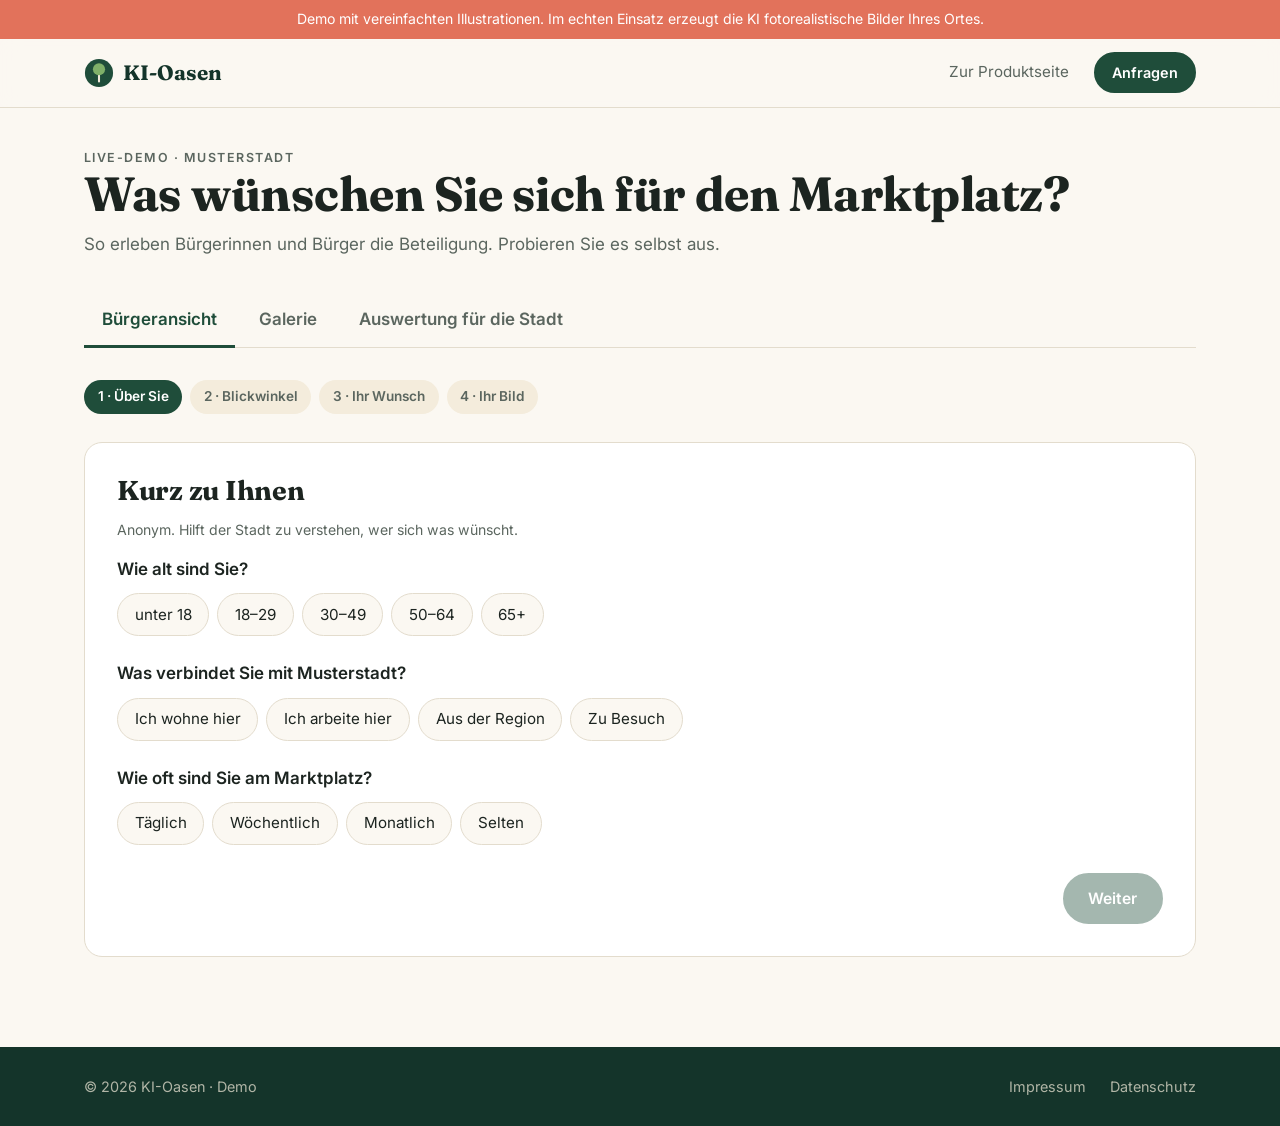
==== demo.html @ be816d36 "Interaktive Demo, Buttons auf Demo umgestellt, vorerst ohne eigene Domain Co-Authored-By: Claude Opu" ====
<!doctype html>
<html lang="de">
<head>
<meta charset="utf-8">
<meta name="viewport" content="width=device-width, initial-scale=1">
<title>KI-Oasen Demo – Musterstadt</title>
<meta name="description" content="Interaktive Demo der KI-Oasen-Bürgerbeteiligung: Perspektive wählen, Wunsch eingeben, Zukunftsbild sehen.">
<link rel="icon" href="favicon.svg" type="image/svg+xml">
<link rel="preconnect" href="https://fonts.googleapis.com">
<link rel="preconnect" href="https://fonts.gstatic.com" crossorigin>
<link href="https://fonts.googleapis.com/css2?family=Fraunces:opsz,wght@9..144,500;9..144,700&family=Inter:wght@400;500;600&display=swap" rel="stylesheet">
<link rel="stylesheet" href="style.css">
<style>
  .demo-bar { background: var(--accent); color: #fff; font-size: .88rem; text-align: center; padding: 8px 16px; }
  .demo-head { padding: 40px 0 8px; }
  .demo-head h1 { font-size: clamp(2rem, 4.5vw, 3rem); margin-bottom: .2em; }
  .demo-head p { color: var(--muted); margin: 0; }
  .tabs { display: flex; gap: 6px; margin: 28px 0 0; border-bottom: 1px solid var(--line); }
  .tab { background: none; border: 0; font: inherit; font-weight: 600; color: var(--muted); padding: 12px 18px; cursor: pointer; border-bottom: 3px solid transparent; margin-bottom: -1px; }
  .tab[aria-selected="true"] { color: var(--green); border-bottom-color: var(--green); }
  .panel { padding: 32px 0 90px; }
  .panel[hidden] { display: none; }

  .steps { display: flex; gap: 8px; margin-bottom: 28px; flex-wrap: wrap; }
  .steps span { font-size: .85rem; font-weight: 600; padding: .45em 1em; border-radius: 999px; background: var(--sand); color: var(--muted); }
  .steps span.active { background: var(--green); color: #fff; }
  .steps span.done { background: var(--sand-2); color: var(--green); }

  .box { background: #fff; border: 1px solid var(--line); border-radius: var(--radius); padding: 32px; }
  .box h2 { font-size: 1.7rem; max-width: none; }
  .q { margin-bottom: 24px; }
  .q > p { font-weight: 600; margin-bottom: .6em; }
  .choices { display: flex; flex-wrap: wrap; gap: 8px; }
  .choice { font: inherit; font-size: .95rem; background: var(--paper); border: 1.5px solid var(--line); border-radius: 999px; padding: .55em 1.1em; cursor: pointer; color: var(--ink); }
  .choice:hover { border-color: var(--leaf); }
  .choice[aria-pressed="true"] { background: var(--green); color: #fff; border-color: var(--green); }
  .actions { display: flex; justify-content: space-between; gap: 12px; margin-top: 28px; flex-wrap: wrap; }
  .btn[disabled] { opacity: .4; pointer-events: none; }
  button.btn { cursor: pointer; font-family: inherit; }

  .persp { display: grid; grid-template-columns: repeat(3, 1fr); gap: 16px; }
  .persp button { border: 3px solid transparent; border-radius: 14px; padding: 0; overflow: hidden; cursor: pointer; background: none; text-align: left; font: inherit; }
  .persp button[aria-pressed="true"] { border-color: var(--green); }
  .persp button svg { width: 100%; height: auto; }
  .persp button span { display: block; padding: 10px 12px; font-weight: 600; font-size: .92rem; background: var(--paper); }

  textarea { width: 100%; min-height: 120px; font: inherit; font-size: 1.05rem; padding: 16px; border: 1.5px solid var(--line); border-radius: 14px; resize: vertical; background: var(--paper); }
  textarea:focus { outline: none; border-color: var(--green); }
  .hint { font-size: .88rem; color: var(--muted); margin-top: 14px; }
  .suggest { display: flex; flex-wrap: wrap; gap: 6px; margin-top: 8px; }
  .suggest button { font: inherit; font-size: .85rem; border: 1px dashed var(--leaf); background: none; color: var(--green); border-radius: 999px; padding: .3em .8em; cursor: pointer; }

  .loading { text-align: center; padding: 60px 20px; }
  .spinner { width: 64px; height: 64px; margin: 0 auto 24px; border-radius: 50%; border: 5px solid var(--sand); border-top-color: var(--green); animation: spin 1s linear infinite; }
  @keyframes spin { to { transform: rotate(360deg); } }
  .progress { height: 8px; background: var(--sand); border-radius: 99px; overflow: hidden; max-width: 380px; margin: 18px auto 0; }
  .progress div { height: 100%; width: 0; background: var(--leaf); transition: width .3s; }
  .loading-msg { color: var(--muted); min-height: 1.6em; }

  .result-grid { display: grid; grid-template-columns: 1.5fr 1fr; gap: 28px; align-items: start; }
  .feat-list { display: flex; flex-wrap: wrap; gap: 6px; margin: 10px 0 18px; }
  .feat-list span { background: var(--sand); color: var(--green-deep); font-size: .85rem; font-weight: 600; padding: .3em .8em; border-radius: 999px; }
  .wish-quote { font-family: var(--serif); font-size: 1.2rem; line-height: 1.4; margin: 0 0 1rem; }

  .gallery { display: grid; grid-template-columns: repeat(auto-fill, minmax(220px, 1fr)); gap: 16px; margin-top: 20px; }
  .g-item { background: #fff; border: 1px solid var(--line); border-radius: 14px; overflow: hidden; }
  .g-item svg { width: 100%; height: auto; }
  .g-item p { margin: 0; padding: 12px 14px; font-size: .9rem; color: var(--muted); }
  .g-item.mine { border: 2px solid var(--accent); }
  .g-item small { display: block; font-size: .75rem; color: var(--accent); font-weight: 600; margin-bottom: 2px; }

  .kpis { display: grid; grid-template-columns: repeat(4, 1fr); gap: 16px; margin-bottom: 24px; }
  .kpi { background: #fff; border: 1px solid var(--line); border-radius: 14px; padding: 20px; }
  .kpi strong { display: block; font-family: var(--serif); font-size: 2rem; color: var(--green); line-height: 1.1; }
  .kpi span { font-size: .85rem; color: var(--muted); }
  .dash { display: grid; grid-template-columns: 1fr 1fr; gap: 16px; }
  .dash .box { padding: 24px; }
  .dash h3 { font-size: 1.1rem; font-weight: 700; margin-bottom: 1em; }
  .bar { display: grid; grid-template-columns: 130px 1fr 48px; gap: 10px; align-items: center; font-size: .9rem; margin-bottom: 8px; }
  .bar-track { height: 14px; background: var(--sand); border-radius: 99px; overflow: hidden; }
  .bar-fill { height: 100%; background: var(--green); border-radius: 99px; }
  .bar b { text-align: right; font-weight: 600; color: var(--muted); }
  .words { display: flex; flex-wrap: wrap; gap: 8px 14px; align-items: baseline; }
  .words span { font-family: var(--serif); color: var(--green); }

  @media (max-width: 860px) {
    .result-grid, .dash { grid-template-columns: 1fr; }
    .kpis { grid-template-columns: 1fr 1fr; }
  }
  @media (max-width: 640px) {
    .box { padding: 20px; }
    .persp { grid-template-columns: 1fr; }
    .bar { grid-template-columns: 100px 1fr 40px; }
  }
</style>
</head>
<body>

<div class="demo-bar">Demo mit vereinfachten Illustrationen. Im echten Einsatz erzeugt die KI fotorealistische Bilder Ihres Ortes.</div>

<header class="nav">
  <div class="wrap nav-inner">
    <a href="./" class="logo" aria-label="KI-Oasen Startseite">
      <svg viewBox="0 0 32 32" aria-hidden="true"><circle cx="16" cy="16" r="15" fill="var(--green)"/><path d="M16 25v-9" stroke="var(--sand)" stroke-width="2.2" stroke-linecap="round"/><circle cx="16" cy="12" r="6.5" fill="var(--leaf)"/></svg>
      KI-Oasen
    </a>
    <nav class="nav-links"><a href="./">Zur Produktseite</a><a href="./#kontakt" class="btn btn-small">Anfragen</a></nav>
  </div>
</header>

<main class="wrap">
  <div class="demo-head">
    <p class="eyebrow">Live-Demo · Musterstadt</p>
    <h1>Was wünschen Sie sich für den Marktplatz?</h1>
    <p>So erleben Bürgerinnen und Bürger die Beteiligung. Probieren Sie es selbst aus.</p>
  </div>

  <div class="tabs" role="tablist">
    <button class="tab" role="tab" aria-selected="true" data-tab="mitmachen">Bürgeransicht</button>
    <button class="tab" role="tab" aria-selected="false" data-tab="galerie">Galerie</button>
    <button class="tab" role="tab" aria-selected="false" data-tab="auswertung">Auswertung für die Stadt</button>
  </div>

  <!-- MITMACHEN -->
  <section class="panel" id="p-mitmachen" role="tabpanel">
    <div class="steps" id="steps">
      <span data-s="1">1 · Über Sie</span><span data-s="2">2 · Blickwinkel</span><span data-s="3">3 · Ihr Wunsch</span><span data-s="4">4 · Ihr Bild</span>
    </div>

    <!-- Schritt 1 -->
    <div class="box step" data-step="1">
      <h2>Kurz zu Ihnen</h2>
      <p class="hint" style="margin-top:0">Anonym. Hilft der Stadt zu verstehen, wer sich was wünscht.</p>
      <div class="q"><p>Wie alt sind Sie?</p><div class="choices" data-q="alter">
        <button class="choice">unter 18</button><button class="choice">18–29</button><button class="choice">30–49</button><button class="choice">50–64</button><button class="choice">65+</button></div></div>
      <div class="q"><p>Was verbindet Sie mit Musterstadt?</p><div class="choices" data-q="bezug">
        <button class="choice">Ich wohne hier</button><button class="choice">Ich arbeite hier</button><button class="choice">Aus der Region</button><button class="choice">Zu Besuch</button></div></div>
      <div class="q"><p>Wie oft sind Sie am Marktplatz?</p><div class="choices" data-q="haeufigkeit">
        <button class="choice">Täglich</button><button class="choice">Wöchentlich</button><button class="choice">Monatlich</button><button class="choice">Selten</button></div></div>
      <div class="actions"><span></span><button class="btn" id="to2" disabled>Weiter</button></div>
    </div>

    <!-- Schritt 2 -->
    <div class="box step" data-step="2" hidden>
      <h2>Welcher Blickwinkel passt zu Ihrer Idee?</h2>
      <div class="persp" id="persp"></div>
      <div class="actions"><button class="btn btn-ghost" data-back="1">Zurück</button><button class="btn" id="to3" disabled>Weiter</button></div>
    </div>

    <!-- Schritt 3 -->
    <div class="box step" data-step="3" hidden>
      <h2>Was soll sich ändern?</h2>
      <label for="wish" class="hint" style="display:block;margin:0 0 10px">Ein paar Stichpunkte genügen.</label>
      <textarea id="wish" maxlength="300" placeholder="z. B. mehr Bäume und Schatten, ein Brunnen für Kinder, Bänke zum Sitzen …"></textarea>
      <p class="hint">Ideen zum Antippen:</p>
      <div class="suggest" id="suggest"></div>
      <div class="actions"><button class="btn btn-ghost" data-back="2">Zurück</button><button class="btn" id="generate" disabled>Bild erzeugen ✨</button></div>
    </div>

    <!-- Schritt 4: Laden -->
    <div class="box step" data-step="load" hidden>
      <div class="loading">
        <div class="spinner"></div>
        <h2 style="font-size:1.4rem">Die KI zeichnet Ihren Marktplatz</h2>
        <p class="loading-msg" id="loadmsg">Wunsch wird gelesen …</p>
        <div class="progress"><div id="bar"></div></div>
      </div>
    </div>

    <!-- Schritt 4: Ergebnis -->
    <div class="box step" data-step="4" hidden>
      <div class="result-grid">
        <figure class="compare" style="margin:0">
          <div class="compare-stage" id="resultStage" style="--pos:50%"></div>
        </figure>
        <div>
          <p class="eyebrow">Ihr Zukunftsbild</p>
          <p class="wish-quote" id="resultWish"></p>
          <p class="hint" style="margin:0">Erkannt:</p>
          <div class="feat-list" id="resultFeats"></div>
          <p class="hint">Schieben Sie den Regler, um heute und morgen zu vergleichen.</p>
          <div class="actions" style="justify-content:flex-start">
            <button class="btn" id="submit">Einreichen</button>
            <button class="btn btn-ghost" data-back="3">Wunsch anpassen</button>
          </div>
        </div>
      </div>
    </div>

    <!-- Danke -->
    <div class="box step" data-step="done" hidden style="text-align:center;padding:56px 24px">
      <h2>Danke! Ihr Wunsch ist eingegangen.</h2>
      <p class="hint" style="font-size:1rem">Er erscheint nach kurzer Prüfung in der Galerie und fließt in die Auswertung ein.</p>
      <div class="actions" style="justify-content:center">
        <button class="btn" data-goto="galerie">Galerie ansehen</button>
        <button class="btn btn-ghost" id="again">Noch eine Idee</button>
      </div>
    </div>
  </section>

  <!-- GALERIE -->
  <section class="panel" id="p-galerie" role="tabpanel" hidden>
    <h2 style="font-size:1.8rem">Was andere sich wünschen</h2>
    <p class="hint" style="margin:0">Alle Beiträge sind anonym.</p>
    <div class="gallery" id="gallery"></div>
  </section>

  <!-- AUSWERTUNG -->
  <section class="panel" id="p-auswertung" role="tabpanel" hidden>
    <h2 style="font-size:1.8rem">Auswertung Marktplatz Musterstadt</h2>
    <p class="hint" style="margin:0 0 24px">So sieht die Verwaltung die Ergebnisse. Beispieldaten plus Ihre Beiträge aus dieser Demo.</p>
    <div class="kpis" id="kpis"></div>
    <div class="dash">
      <div class="box"><h3>Häufigste Themen</h3><div id="themes"></div></div>
      <div class="box"><h3>Teilnehmende nach Alter</h3><div id="ages"></div></div>
      <div class="box"><h3>Bezug zum Ort</h3><div id="bezug"></div></div>
      <div class="box"><h3>Häufige Begriffe</h3><div class="words" id="words"></div></div>
    </div>
  </section>
</main>

<footer class="footer">
  <div class="wrap footer-inner">
    <span>© 2026 KI-Oasen · Demo</span>
    <nav><a href="impressum.html">Impressum</a><a href="datenschutz.html">Datenschutz</a></nav>
  </div>
</footer>

<script>
(function () {
  // ---------- Merkmale & Erkennung ----------
  var FEATURES = [
    { id: 'baeume',  label: 'Bäume & Schatten', re: /baum|bäum|grün|gruen|schatten|allee|wald/ },
    { id: 'wiese',   label: 'Entsiegelung',     re: /wiese|rasen|entsiegel|beet|natur|grünfläche|park/ },
    { id: 'wasser',  label: 'Wasser',           re: /wasser|brunnen|fontäne|fontaene|bach|teich|kühl/ },
    { id: 'baenke',  label: 'Sitzgelegenheiten',re: /bank|bänk|sitz|verweil|ausruh|liege/ },
    { id: 'spiel',   label: 'Spielen',          re: /spiel|kinder|schaukel|rutsch|familie/ },
    { id: 'markt',   label: 'Markt & Feste',    re: /markt|stand|stände|fest|veranstalt|bühne|konzert/ },
    { id: 'cafe',    label: 'Café & Gastro',    re: /café|cafe|gastro|restaurant|kaffee|eis|außengastro|biergarten/ },
    { id: 'blumen',  label: 'Blumen',           re: /blume|blüh|bienen|insekt|bunt/ },
    { id: 'rad',     label: 'Fahrrad',          re: /rad|fahrrad|bike/ },
    { id: 'licht',   label: 'Beleuchtung',      re: /licht|lampe|abend|nacht|beleucht|laterne/ }
  ];
  function detect(text) {
    var t = text.toLowerCase();
    var f = {};
    FEATURES.forEach(function (x) { if (x.re.test(t)) f[x.id] = true; });
    if (!Object.keys(f).length) { f.baeume = true; f.baenke = true; }
    return f;
  }

  // ---------- Szenen ----------
  var PERSPECTIVES = [
    { id: 'rathaus', name: 'Blick zum Rathaus', blds: [[10,80,110,120],[130,60,100,140],[240,30,130,170,'rathaus'],[380,70,100,130],[490,90,110,110]] },
    { id: 'kirche',  name: 'Blick zur Kirche',  blds: [[0,90,130,110],[140,70,110,130],[260,10,80,190,'turm'],[350,60,120,140],[480,80,120,120]] },
    { id: 'gasse',   name: 'Blick in die Gasse', blds: [[0,40,170,160],[180,90,80,110],[270,110,60,90],[340,90,80,110],[430,40,170,160]] }
  ];

  function building(b, after) {
    var x=b[0], y=b[1], w=b[2], h=b[3], kind=b[4];
    var wall = after ? '#e9d6b4' : '#b9bec2', win = after ? '#c6a777' : '#9ea4a9', roof = after ? '#b5654a' : '#8b9196';
    var s = '<rect x="'+x+'" y="'+y+'" width="'+w+'" height="'+h+'" fill="'+wall+'"/>';
    s += '<path d="M'+(x-4)+' '+y+' L'+(x+w/2)+' '+(y-(kind==='turm'?60:24))+' L'+(x+w+4)+' '+y+'Z" fill="'+roof+'"/>';
    if (kind === 'rathaus') s += '<circle cx="'+(x+w/2)+'" cy="'+(y+30)+'" r="13" fill="#fff" stroke="'+win+'" stroke-width="3"/>';
    var cols = Math.max(2, Math.floor(w/34));
    for (var r = 0; r < Math.floor((h-30)/42); r++) for (var c = 0; c < cols; c++) {
      var wx = x + (w/cols)*c + (w/cols)/2 - 8, wy = y + 50 + r*42;
      if (kind==='turm' && wy < y+40) continue;
      s += '<rect x="'+wx+'" y="'+wy+'" width="16" height="22" rx="2" fill="'+win+'"/>';
    }
    return s;
  }
  function tree(x, y, s) {
    s = s || 1;
    return '<rect x="'+(x-4*s)+'" y="'+(y-10)+'" width="'+(8*s)+'" height="'+(50*s)+'" fill="#6b4f2c"/>' +
      '<circle cx="'+x+'" cy="'+(y-24*s)+'" r="'+(40*s)+'" fill="#3f7d3a"/><circle cx="'+(x-18*s)+'" cy="'+(y-8*s)+'" r="'+(24*s)+'" fill="#4f9147"/><circle cx="'+(x+20*s)+'" cy="'+(y-14*s)+'" r="'+(20*s)+'" fill="#5ea255"/>';
  }
  function person(x, y, c) { return '<circle cx="'+x+'" cy="'+y+'" r="5" fill="#2f3b2c"/><rect x="'+(x-5)+'" y="'+(y+4)+'" width="10" height="17" rx="4" fill="'+(c||'#2f3b2c')+'"/>'; }

  var uid = 0;
  function scene(pid, f, after) {
    var p = PERSPECTIVES.filter(function (x) { return x.id === pid; })[0] || PERSPECTIVES[0];
    var evening = after && f.licht, gid = 'sky' + (++uid);
    var s = '<svg viewBox="0 0 600 420" xmlns="http://www.w3.org/2000/svg" aria-hidden="true">';
    s += '<defs><linearGradient id="'+gid+'" x1="0" y1="0" x2="0" y2="1"><stop offset="0" stop-color="#3b4a7a"/><stop offset="1" stop-color="#e8a27a"/></linearGradient></defs>';
    s += '<rect width="600" height="420" fill="' + (after ? (evening ? 'url(#'+gid+')' : '#f3ead8') : '#e7e9ea') + '"/>';
    p.blds.forEach(function (b) { s += building(b, after); });
    if (!after) {
      s += '<path d="M0 200h600v220H0z" fill="#a7adb1"/><g stroke="#959ba0" stroke-width="2"><path d="M0 250h600M0 310h600M0 380h600M100 200 40 420M220 200 190 420M340 200 350 420M460 200 510 420"/></g>';
      s += '<g fill="#7f868b"><rect x="80" y="262" width="80" height="30" rx="7"/><rect x="250" y="330" width="90" height="34" rx="7"/><rect x="430" y="280" width="80" height="30" rx="7"/></g>';
      s += '<g fill="#5f666b"><circle cx="98" cy="294" r="7"/><circle cx="142" cy="294" r="7"/><circle cx="270" cy="366" r="7"/><circle cx="320" cy="366" r="7"/><circle cx="448" cy="312" r="7"/><circle cx="492" cy="312" r="7"/></g>';
      return s + '</svg>';
    }
    s += '<path d="M0 200h600v220H0z" fill="' + (f.wiese ? '#bcd8a8' : '#e3d6bd') + '"/>';
    if (f.wiese) s += '<path d="M0 300 C150 270 250 330 600 290 V330 C320 360 160 310 0 345Z" fill="#e8dcc2"/>';
    else s += '<g stroke="#d2c3a5" stroke-width="2"><path d="M0 260h600M0 330h600"/></g><ellipse cx="90" cy="400" rx="80" ry="20" fill="#bcd8a8"/><ellipse cx="520" cy="250" rx="70" ry="14" fill="#bcd8a8"/>';
    if (f.wasser) s += '<ellipse cx="300" cy="372" rx="120" ry="26" fill="#8fc3d6"/><ellipse cx="300" cy="368" rx="92" ry="15" fill="#b6dbe7"/><g stroke="#8fc3d6" stroke-width="3" fill="none"><path d="M280 362 q-8 -30 -16 -4M300 360 q0 -40 0 0M320 362 q8 -30 16 -4"/></g>';
    if (f.markt) {
      [[300,232,'#e2725b'],[372,232,'#3f7d3a'],[444,232,'#e2b04a']].forEach(function (m) {
        s += '<rect x="'+(m[0]+4)+'" y="'+(m[1]+20)+'" width="56" height="30" fill="#fff"/><path d="M'+m[0]+' '+(m[1]+22)+' L'+(m[0]+32)+' '+m[1]+' L'+(m[0]+64)+' '+(m[1]+22)+'Z" fill="'+m[2]+'"/>';
      });
    }
    if (f.licht) [190, 410].forEach(function (x) {
      s += (evening ? '<circle cx="'+x+'" cy="222" r="26" fill="#ffd97a" opacity=".35"/>' : '') + '<rect x="'+(x-2)+'" y="222" width="4" height="70" fill="#3a3a3a"/><circle cx="'+x+'" cy="222" r="8" fill="'+(evening ? '#ffe6a1' : '#f2f2f2')+'" stroke="#3a3a3a" stroke-width="2"/>';
    });
    if (f.baeume) { s += tree(70, 255) + tree(250, 238, .8) + tree(560, 262, .85); if (!f.markt) s += tree(430, 250); }
    if (f.cafe) [[180,300,'#e2725b'],[240,312,'#f4ecdc']].forEach(function (u) {
      s += '<rect x="'+(u[0]-2)+'" y="'+u[1]+'" width="4" height="34" fill="#555"/><path d="M'+(u[0]-30)+' '+(u[1]+4)+' Q'+u[0]+' '+(u[1]-22)+' '+(u[0]+30)+' '+(u[1]+4)+'Z" fill="'+u[2]+'" stroke="#c9b28a"/><rect x="'+(u[0]-14)+'" y="'+(u[1]+28)+'" width="28" height="5" fill="#8a6a45"/>';
    });
    if (f.blumen) for (var i = 0; i < 26; i++) {
      var bx = 20 + i*22 + (i%3)*4, by = 405 - (i%2)*8;
      s += '<circle cx="'+bx+'" cy="'+by+'" r="5" fill="'+['#e2725b','#e2b04a','#c86ab0','#fff'][i%4]+'"/>';
    }
    if (f.spiel) s += '<g stroke="#a9784a" stroke-width="5" fill="none"><path d="M110 395 L130 335 L170 335 L190 395"/></g><path d="M150 335 v32" stroke="#555" stroke-width="2"/><rect x="142" y="366" width="18" height="5" fill="#e2725b"/><path d="M460 400 L500 350 h16 v50" fill="none" stroke="#e2b04a" stroke-width="7"/>';
    if (f.baenke) [[110,330],[420,335],[300,404]].forEach(function (b) {
      s += '<rect x="'+b[0]+'" y="'+b[1]+'" width="74" height="9" rx="3" fill="#a9784a"/><rect x="'+(b[0]+6)+'" y="'+(b[1]+9)+'" width="5" height="12" fill="#6b4f2c"/><rect x="'+(b[0]+63)+'" y="'+(b[1]+9)+'" width="5" height="12" fill="#6b4f2c"/>';
    });
    if (f.rad) [[520,370],[548,370]].forEach(function (r) {
      s += '<g fill="none" stroke="#2f3b2c" stroke-width="2.5"><circle cx="'+r[0]+'" cy="'+r[1]+'" r="9"/><circle cx="'+(r[0]+22)+'" cy="'+r[1]+'" r="9"/><path d="M'+r[0]+' '+r[1]+' l10 -14 h10 l2 14 M'+(r[0]+10)+' '+(r[1]-14)+' l2 14"/></g>';
    });
    s += person(160, 292, '#e2725b') + person(345, 300, '#3f7d3a') + person(470, 310, '#4a6fa5');
    if (f.spiel) s += person(178, 368, '#e2b04a');
    return s + '</svg>';
  }

  // ---------- Beispieldaten ----------
  var SEED = [
    { p: 'rathaus', t: 'Viele Bäume, Schatten im Sommer und Bänke zum Ausruhen', a: '65+', b: 'Ich wohne hier' },
    { p: 'kirche',  t: 'Ein Brunnen, in dem Kinder spielen dürfen', a: '30–49', b: 'Ich wohne hier' },
    { p: 'gasse',   t: 'Café mit Außengastro und Lichterketten am Abend', a: '18–29', b: 'Aus der Region' },
    { p: 'rathaus', t: 'Wochenmarkt und Platz für Feste, dazu Fahrradständer', a: '30–49', b: 'Ich arbeite hier' },
    { p: 'kirche',  t: 'Entsiegeln! Wiese, Blumen für Bienen und Bäume', a: '18–29', b: 'Ich wohne hier' },
    { p: 'gasse',   t: 'Spielplatz und Wasserspiel für Familien', a: 'unter 18', b: 'Ich wohne hier' }
  ];
  // Hochgerechnete Beispielverteilung (fiktiv)
  var BASE = { n: 1286, themes: { baeume: 812, wasser: 534, baenke: 498, wiese: 421, cafe: 366, spiel: 301, markt: 276, blumen: 214, licht: 162, rad: 118 },
    ages: { 'unter 18': 96, '18–29': 318, '30–49': 402, '50–64': 287, '65+': 183 },
    bezug: { 'Ich wohne hier': 774, 'Ich arbeite hier': 198, 'Aus der Region': 221, 'Zu Besuch': 93 } };

  var mine = [];
  try { mine = JSON.parse(localStorage.getItem('kio-demo') || '[]'); } catch (e) {}
  function save() { try { localStorage.setItem('kio-demo', JSON.stringify(mine)); } catch (e) {} }

  // ---------- Zustand ----------
  var initial = true;
  var state = { answers: {}, persp: null, wish: '' };
  var $ = function (s) { return document.querySelector(s); };
  var $$ = function (s) { return Array.prototype.slice.call(document.querySelectorAll(s)); };

  function show(step) {
    $$('.step').forEach(function (el) { el.hidden = el.dataset.step !== String(step); });
    var n = step === 'load' || step === 'done' ? 4 : +step;
    $$('#steps span').forEach(function (el) {
      var s = +el.dataset.s;
      el.className = s === n ? 'active' : (s < n || step === 'done' ? 'done' : '');
    });
    if (!initial) $('#p-mitmachen').scrollIntoView({ behavior: 'smooth', block: 'start' });
  }

  // Schritt 1
  $$('.choices').forEach(function (group) {
    group.addEventListener('click', function (e) {
      var b = e.target.closest('.choice'); if (!b) return;
      group.querySelectorAll('.choice').forEach(function (c) { c.setAttribute('aria-pressed', c === b); });
      state.answers[group.dataset.q] = b.textContent;
      $('#to2').disabled = Object.keys(state.answers).length < 3;
    });
  });
  $('#to2').onclick = function () { show(2); };

  // Schritt 2
  $('#persp').innerHTML = PERSPECTIVES.map(function (p) {
    return '<button type="button" data-p="'+p.id+'" aria-pressed="false">'+scene(p.id, {}, false)+'<span>'+p.name+'</span></button>';
  }).join('');
  $('#persp').addEventListener('click', function (e) {
    var b = e.target.closest('button'); if (!b) return;
    $$('#persp button').forEach(function (x) { x.setAttribute('aria-pressed', x === b); });
    state.persp = b.dataset.p; $('#to3').disabled = false;
  });
  $('#to3').onclick = function () { show(3); $('#wish').focus(); };

  // Schritt 3
  ['mehr Bäume', 'Schatten', 'Brunnen', 'Bänke', 'Spielplatz', 'Wochenmarkt', 'Café', 'Blumen', 'Fahrradständer', 'Licht am Abend', 'Wiese statt Pflaster']
    .forEach(function (w) {
      var b = document.createElement('button'); b.type = 'button'; b.textContent = '+ ' + w;
      b.onclick = function () { var t = $('#wish'); t.value = (t.value.trim() ? t.value.trim() + ', ' : '') + w; t.dispatchEvent(new Event('input')); };
      $('#suggest').appendChild(b);
    });
  $('#wish').addEventListener('input', function () { $('#generate').disabled = this.value.trim().length < 3; });

  $('#generate').onclick = function () {
    state.wish = $('#wish').value.trim();
    show('load');
    var msgs = ['Wunsch wird gelesen …', 'Platz wird vermessen …', 'Pflaster wird gedanklich aufgebrochen …', 'Bäume werden gepflanzt …', 'Licht und Schatten werden berechnet …', 'Fast fertig …'];
    var i = 0, bar = $('#bar'); bar.style.width = '0';
    var iv = setInterval(function () {
      i++; bar.style.width = Math.min(100, i * 18) + '%';
      $('#loadmsg').textContent = msgs[Math.min(i, msgs.length - 1)];
      if (i >= 6) { clearInterval(iv); renderResult(); show(4); }
    }, 650);
  };

  function stageHTML(p, f) {
    return scene(p, f, false) + '<div class="after">' + scene(p, f, true) + '</div>' +
      '<div class="compare-handle" aria-hidden="true"><span>⇆</span></div><span class="tag tag-l">Heute</span><span class="tag tag-r">Ihr Wunsch</span>' +
      '<input type="range" min="0" max="100" value="50" class="compare-range" aria-label="Vorher und Nachher vergleichen">';
  }
  function renderResult() {
    var f = detect(state.wish), st = $('#resultStage');
    st.innerHTML = stageHTML(state.persp, f); st.style.setProperty('--pos', '50%');
    st.querySelector('.compare-range').addEventListener('input', function () { st.style.setProperty('--pos', this.value + '%'); });
    $('#resultWish').textContent = '„' + state.wish + '“';
    $('#resultFeats').innerHTML = FEATURES.filter(function (x) { return f[x.id]; }).map(function (x) { return '<span>' + x.label + '</span>'; }).join('');
  }
  $('#submit').onclick = function () {
    mine.unshift({ p: state.persp, t: state.wish, a: state.answers.alter, b: state.answers.bezug, mine: true });
    save(); renderGallery(); renderDash(); show('done');
  };
  $('#again').onclick = function () { $('#wish').value = ''; $('#generate').disabled = true; show(2); };
  $$('[data-back]').forEach(function (b) { b.onclick = function () { show(b.dataset.back); }; });

  // ---------- Galerie ----------
  function renderGallery() {
    $('#gallery').innerHTML = mine.concat(SEED).map(function (g) {
      return '<div class="g-item' + (g.mine ? ' mine' : '') + '">' + scene(g.p, detect(g.t), true) +
        '<p>' + (g.mine ? '<small>Ihr Beitrag</small>' : '') + escapeHTML(g.t) + '</p></div>';
    }).join('');
  }
  function escapeHTML(s) { return s.replace(/[&<>"]/g, function (c) { return { '&': '&amp;', '<': '&lt;', '>': '&gt;', '"': '&quot;' }[c]; }); }

  // ---------- Auswertung ----------
  function bars(obj, total, labels) {
    var max = Math.max.apply(null, Object.keys(obj).map(function (k) { return obj[k]; }));
    return Object.keys(obj).sort(function (a, b) { return labels ? obj[b] - obj[a] : 0; }).map(function (k) {
      var pct = Math.round(obj[k] / total * 100);
      return '<div class="bar"><span>' + (labels ? labels[k] : k) + '</span><div class="bar-track"><div class="bar-fill" style="width:' + (obj[k] / max * 100) + '%"></div></div><b>' + pct + '&nbsp;%</b></div>';
    }).join('');
  }
  function renderDash() {
    var n = BASE.n + mine.length, themes = Object.assign({}, BASE.themes), ages = Object.assign({}, BASE.ages), bez = Object.assign({}, BASE.bezug);
    mine.forEach(function (m) {
      Object.keys(detect(m.t)).forEach(function (k) { themes[k]++; });
      if (m.a in ages) ages[m.a]++; if (m.b in bez) bez[m.b]++;
    });
    var labels = {}; FEATURES.forEach(function (x) { labels[x.id] = x.label; });
    $('#kpis').innerHTML = [
      [n.toLocaleString('de-DE'), 'Teilnehmende'], [(n * 2.3 | 0).toLocaleString('de-DE'), 'erzeugte Bilder'],
      ['3:48', 'Ø Minuten pro Beitrag'], ['64 %', 'erstmals beteiligt']
    ].map(function (k) { return '<div class="kpi"><strong>' + k[0] + '</strong><span>' + k[1] + '</span></div>'; }).join('');
    $('#themes').innerHTML = bars(themes, n, labels);
    $('#ages').innerHTML = bars(ages, n);
    $('#bezug').innerHTML = bars(bez, n);
    var words = [['Bäume', 2.2], ['Schatten', 1.8], ['Brunnen', 1.6], ['Bänke', 1.5], ['autofrei', 1.4], ['Kinder', 1.3], ['Café', 1.2], ['grün', 1.2], ['Markt', 1.1], ['Wasser', 1.1], ['Blumen', 1], ['Ruhe', .95], ['Feste', .9], ['Licht', .85], ['Fahrrad', .8]];
    $('#words').innerHTML = words.map(function (w) { return '<span style="font-size:' + w[1] + 'rem;opacity:' + (0.45 + w[1] / 4) + '">' + w[0] + '</span>'; }).join('');
  }

  // ---------- Tabs ----------
  function openTab(name) {
    $$('.tab').forEach(function (t) { t.setAttribute('aria-selected', t.dataset.tab === name); });
    $$('.panel').forEach(function (p) { p.hidden = p.id !== 'p-' + name; });
  }
  $$('.tab').forEach(function (t) { t.onclick = function () { openTab(t.dataset.tab); }; });
  $$('[data-goto]').forEach(function (b) { b.onclick = function () { openTab(b.dataset.goto); }; });

  renderGallery(); renderDash(); show(1); initial = false;
})();
</script>
</body>
</html>
---- style.css ----
:root {
  --green: #1f4d3a;
  --green-deep: #14342a;
  --leaf: #7fb069;
  --sand: #f4ecdc;
  --sand-2: #ebe0c8;
  --paper: #fbf8f2;
  --ink: #1c2420;
  --muted: #5b665f;
  --line: #e3dccd;
  --accent: #e2725b;
  --radius: 18px;
  --serif: "Fraunces", Georgia, serif;
  --sans: "Inter", system-ui, -apple-system, sans-serif;
}

* { box-sizing: border-box; }
html { scroll-behavior: smooth; scroll-padding-top: 80px; }
body { margin: 0; font-family: var(--sans); color: var(--ink); background: var(--paper); line-height: 1.6; font-size: 17px; -webkit-font-smoothing: antialiased; }
img, svg { display: block; max-width: 100%; }
a { color: inherit; }

.wrap { max-width: 1160px; margin: 0 auto; padding: 0 24px; }
.narrow-wrap { max-width: 780px; }

h1, h2, h3 { font-family: var(--serif); font-weight: 700; line-height: 1.12; margin: 0 0 .5em; letter-spacing: -.01em; }
h1 { font-size: clamp(2.6rem, 6vw, 4.4rem); }
h1 em { font-style: normal; color: var(--green); background: linear-gradient(transparent 62%, rgba(127,176,105,.45) 62%); }
h2 { font-size: clamp(1.9rem, 3.6vw, 2.8rem); max-width: 22ch; }
h3 { font-size: 1.25rem; font-weight: 500; }
p { margin: 0 0 1em; }

.eyebrow { text-transform: uppercase; letter-spacing: .12em; font-size: .78rem; font-weight: 600; color: var(--green); margin-bottom: 1rem; }
.eyebrow-light { color: var(--leaf); }
.lead { font-size: 1.15rem; color: var(--muted); max-width: 54ch; }
.lead.narrow { margin-bottom: 3rem; }

/* Buttons */
.btn { display: inline-block; background: var(--green); color: #fff; text-decoration: none; padding: .9em 1.5em; border-radius: 999px; font-weight: 600; font-size: .98rem; transition: transform .15s, background .15s; border: 2px solid var(--green); }
.btn:hover { background: var(--green-deep); transform: translateY(-1px); }
.btn-ghost { background: transparent; color: var(--green); }
.btn-ghost:hover { background: var(--sand); }
.btn-small { padding: .5em 1.1em; font-size: .9rem; }
.btn-light { background: var(--sand); color: var(--green-deep); border-color: var(--sand); margin-top: .5rem; }
.btn-light:hover { background: #fff; }
.btn-big { font-size: 1.15rem; padding: 1em 1.8em; background: var(--sand); color: var(--green-deep); border-color: var(--sand); }
.btn-big:hover { background: #fff; }

/* Nav */
.nav { position: sticky; top: 0; z-index: 10; background: rgba(251,248,242,.88); backdrop-filter: blur(10px); border-bottom: 1px solid var(--line); }
.nav-inner { display: flex; align-items: center; justify-content: space-between; height: 68px; }
.logo { display: flex; align-items: center; gap: .55rem; font-family: var(--serif); font-weight: 700; font-size: 1.3rem; text-decoration: none; color: var(--green-deep); }
.logo svg { width: 30px; height: 30px; }
.nav-links { display: flex; gap: 1.6rem; align-items: center; }
.nav-links a:not(.btn) { text-decoration: none; font-size: .95rem; color: var(--muted); }
.nav-links a:not(.btn):hover { color: var(--ink); }

/* Hero */
.hero { padding: 72px 0 80px; background: radial-gradient(ellipse at 85% 10%, rgba(127,176,105,.18), transparent 55%), var(--paper); }
.hero-grid { display: grid; grid-template-columns: 1.05fr 1fr; gap: 56px; align-items: center; }
.cta-row { display: flex; flex-wrap: wrap; gap: 12px; margin-top: 1.8rem; }

.compare { margin: 0; }
.compare-stage { position: relative; border-radius: var(--radius); overflow: hidden; box-shadow: 0 30px 60px -25px rgba(20,52,42,.45); aspect-ratio: 600/420; }
.compare-stage .scene { width: 100%; height: 100%; }
.after { position: absolute; inset: 0; clip-path: inset(0 0 0 var(--pos)); }
.compare-handle { position: absolute; top: 0; bottom: 0; left: var(--pos); width: 3px; background: #fff; transform: translateX(-50%); pointer-events: none; }
.compare-handle span { position: absolute; top: 50%; left: 50%; transform: translate(-50%,-50%); width: 42px; height: 42px; border-radius: 50%; background: #fff; display: grid; place-items: center; color: var(--green); font-weight: 700; box-shadow: 0 4px 14px rgba(0,0,0,.2); }
.compare-range { position: absolute; inset: 0; width: 100%; height: 100%; opacity: 0; cursor: ew-resize; margin: 0; }
.tag { position: absolute; top: 14px; font-size: .78rem; font-weight: 600; padding: .3em .8em; border-radius: 999px; background: rgba(255,255,255,.9); pointer-events: none; }
.tag-l { left: 14px; color: #555; }
.tag-r { right: 14px; color: var(--green); }
.prompt-chip { margin-top: 16px; background: #fff; border: 1px solid var(--line); border-radius: 14px; padding: .8em 1.1em; font-size: .95rem; color: var(--ink); }
.chip-label { font-weight: 600; color: var(--green); margin-right: .3em; }

/* Strip */
.strip { background: var(--green); color: var(--sand); font-size: .92rem; }
.strip-inner { display: flex; justify-content: center; flex-wrap: wrap; gap: .6rem 1rem; padding: 16px 24px; text-align: center; }
.strip .dot { opacity: .5; }

/* Sections */
.section { padding: 100px 0; }
.section-tint { background: var(--sand); }
.section-dark { background: var(--green-deep); color: var(--sand); }
.section-dark h2 { color: #fff; }
.split { display: grid; grid-template-columns: 1fr 1.1fr; gap: 56px; align-items: start; margin-bottom: 56px; }
.prose p { color: var(--muted); font-size: 1.08rem; }
.prose-light p { color: rgba(244,236,220,.85); }
.prose-light strong { color: #fff; }

/* Cards */
.cards { display: grid; gap: 20px; }
.cards.four { grid-template-columns: repeat(4, 1fr); }
.cards.three { grid-template-columns: repeat(3, 1fr); margin-top: 2.5rem; }
.card { background: #fff; border: 1px solid var(--line); border-radius: var(--radius); padding: 28px; }
.card p { color: var(--muted); font-size: .97rem; margin: 0; }
.card .num { display: inline-grid; place-items: center; width: 38px; height: 38px; border-radius: 50%; background: var(--sand); color: var(--green); font-weight: 700; margin-bottom: 1rem; font-family: var(--serif); }
.card-plain { border-top: 4px solid var(--leaf); }

/* Timeline */
.timeline { list-style: none; padding: 0; margin: 0; display: grid; gap: 16px; }
.timeline li { display: grid; grid-template-columns: 90px 1fr; gap: 24px; background: var(--paper); border-radius: var(--radius); padding: 28px 32px; align-items: start; }
.tl-step { font-family: var(--serif); font-size: 2.6rem; font-weight: 700; color: var(--leaf); line-height: 1; }
.tl-body h3 { font-size: 1.45rem; font-weight: 700; margin-bottom: .3em; }
.tl-body p { color: var(--muted); max-width: 70ch; margin-bottom: .8em; }
.tl-meta { display: inline-block; font-size: .82rem; font-weight: 600; color: var(--green); background: var(--sand); padding: .25em .8em; border-radius: 999px; }

/* Stats */
.stats { display: grid; grid-template-columns: repeat(2, 1fr); gap: 1px; background: rgba(244,236,220,.15); border-radius: var(--radius); overflow: hidden; }
.stat { background: var(--green-deep); padding: 26px 24px; outline: 1px solid rgba(244,236,220,.12); }
.stat strong { display: block; font-family: var(--serif); font-size: 2.4rem; color: var(--leaf); line-height: 1.1; margin-bottom: .2em; }
.stat span { font-size: .92rem; color: rgba(244,236,220,.8); }

.milestones { display: grid; grid-template-columns: repeat(3, 1fr); gap: 24px; border-top: 1px solid rgba(244,236,220,.2); padding-top: 40px; }
.milestones .year { font-family: var(--serif); font-size: 1.6rem; color: #fff; display: block; margin-bottom: .4em; }
.milestones p { color: rgba(244,236,220,.78); font-size: .97rem; margin: 0; }

/* Checks */
.checks { list-style: none; padding: 0; margin: 0; display: grid; gap: 18px; }
.checks li { position: relative; padding-left: 36px; color: var(--muted); }
.checks li strong { color: var(--ink); }
.checks li::before { content: "✓"; position: absolute; left: 0; top: 0; width: 24px; height: 24px; border-radius: 50%; background: var(--green); color: #fff; font-size: .8rem; display: grid; place-items: center; font-weight: 700; }

/* FAQ */
details { border-bottom: 1px solid var(--line); padding: 20px 0; }
details:first-of-type { border-top: 1px solid var(--line); margin-top: 2rem; }
summary { cursor: pointer; font-weight: 600; font-size: 1.08rem; list-style: none; display: flex; justify-content: space-between; gap: 1rem; }
summary::-webkit-details-marker { display: none; }
summary::after { content: "+"; font-size: 1.4rem; color: var(--green); line-height: 1; transition: transform .2s; }
details[open] summary::after { transform: rotate(45deg); }
details p { color: var(--muted); margin: .9em 0 0; }

/* CTA */
.section-cta { background: var(--green); color: var(--sand); padding: 90px 0; }
.section-cta h2 { color: #fff; }
.section-cta .lead { color: rgba(244,236,220,.85); }
.cta-box { display: grid; grid-template-columns: 1.4fr 1fr; gap: 40px; align-items: center; }
.cta-actions { display: flex; flex-direction: column; gap: 14px; align-items: flex-start; }
.link-light { color: var(--sand); font-size: .95rem; }

/* Footer */
.footer { background: var(--green-deep); color: rgba(244,236,220,.7); font-size: .9rem; }
.footer-inner { display: flex; justify-content: space-between; padding: 28px 24px; flex-wrap: wrap; gap: 1rem; }
.footer nav { display: flex; gap: 1.5rem; }
.footer a { text-decoration: none; }
.footer a:hover { color: #fff; }

/* Legal pages */
.legal { padding: 72px 0 100px; }
.legal h1 { font-size: 2.6rem; }
.legal h2 { font-size: 1.4rem; margin-top: 2em; max-width: none; }
.legal p { color: var(--muted); }

/* Responsive */
@media (max-width: 960px) {
  .hero-grid, .split, .cta-box { grid-template-columns: 1fr; gap: 40px; }
  .cards.four { grid-template-columns: repeat(2, 1fr); }
  .cards.three { grid-template-columns: repeat(2, 1fr); }
  .milestones { grid-template-columns: 1fr; }
}
@media (max-width: 640px) {
  body { font-size: 16px; }
  .wrap { padding: 0 16px; }
  .nav-links a:not(.btn) { display: none; }
  .hero { padding: 44px 0 56px; }
  .section { padding: 68px 0; }
  .cards.four, .cards.three { grid-template-columns: 1fr; }
  .timeline li { grid-template-columns: 1fr; gap: 8px; padding: 24px; }
  .tl-step { font-size: 2rem; }
  .stats { grid-template-columns: 1fr 1fr; }
  .stat { padding: 20px 16px; }
  .stat strong { font-size: 1.8rem; }
}
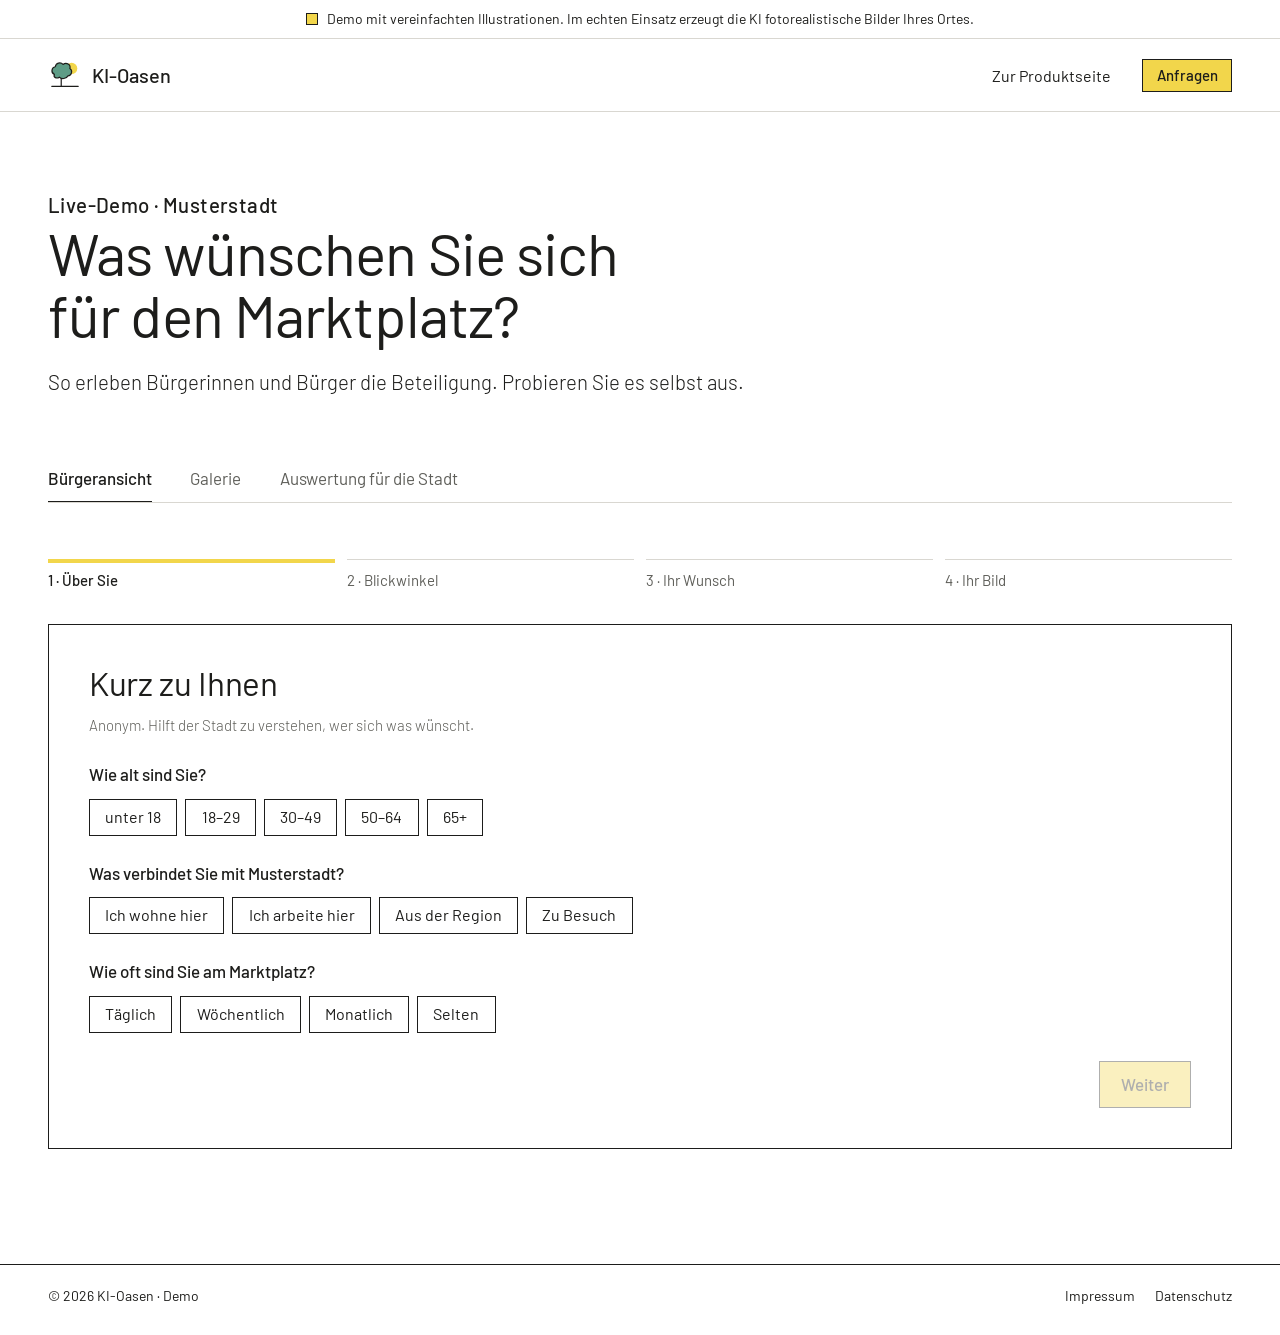
==== commit aa0921d4: "Add files via upload" ====
--- a/demo.html
+++ b/demo.html
@@ -8,109 +8,131 @@
 <link rel="icon" href="favicon.svg" type="image/svg+xml">
 <link rel="preconnect" href="https://fonts.googleapis.com">
 <link rel="preconnect" href="https://fonts.gstatic.com" crossorigin>
-<link href="https://fonts.googleapis.com/css2?family=Fraunces:opsz,wght@9..144,500;9..144,700&family=Inter:wght@400;500;600&display=swap" rel="stylesheet">
-<link rel="stylesheet" href="style.css">
+<link href="https://fonts.googleapis.com/css2?family=Barlow:ital,wght@0,300;0,400;0,500;1,300&display=swap" rel="stylesheet">
+<link rel="stylesheet" href="buch.css">
 <style>
-  .demo-bar { background: var(--accent); color: #fff; font-size: .88rem; text-align: center; padding: 8px 16px; }
-  .demo-head { padding: 40px 0 8px; }
-  .demo-head h1 { font-size: clamp(2rem, 4.5vw, 3rem); margin-bottom: .2em; }
-  .demo-head p { color: var(--muted); margin: 0; }
-  .tabs { display: flex; gap: 6px; margin: 28px 0 0; border-bottom: 1px solid var(--line); }
-  .tab { background: none; border: 0; font: inherit; font-weight: 600; color: var(--muted); padding: 12px 18px; cursor: pointer; border-bottom: 3px solid transparent; margin-bottom: -1px; }
-  .tab[aria-selected="true"] { color: var(--green); border-bottom-color: var(--green); }
-  .panel { padding: 32px 0 90px; }
+  /* Demo im Buchstil: Rahmen wie Zeichenblätter, Gelb nur für Auswahl und Fortschritt,
+     Kursive für alles, was die KI sagt oder erkennt. */
+  .demo-bar { border-bottom: 1px solid var(--hair); font-size: 14px; font-weight: 400; text-align: center; padding: 8px var(--gut); }
+  .demo-bar::before { content: ""; display: inline-block; width: .7em; height: .7em; background: var(--yellow); border: 1px solid var(--ink); margin-right: .6em; vertical-align: -.05em; }
+  .demo-head { padding-top: clamp(40px, 6vw, 80px); }
+  .demo-head h1 { font-size: clamp(36px, 4.6vw, 60px); line-height: 1.05; margin-bottom: .35em; max-width: 16em; }
+  .demo-head p { margin: 0; max-width: 34em; font-size: clamp(18px, 1.6vw, 21px); }
+  .kicker { margin-bottom: 1em; }
+
+  .tabs { display: flex; gap: clamp(20px, 3vw, 40px); margin-top: clamp(32px, 5vw, 56px); border-bottom: 1px solid var(--hair); overflow-x: auto; scrollbar-width: none; }
+  .tabs::-webkit-scrollbar { display: none; }
+  .tab { background: none; border: 0; font: 400 17px/1.3 var(--font); color: var(--ink-2); padding: 12px 0; cursor: pointer; border-bottom: 2px solid transparent; margin-bottom: -1px; white-space: nowrap; }
+  .tab:hover { color: var(--ink); }
+  .tab[aria-selected="true"] { color: var(--ink); font-weight: 500; border-bottom-color: var(--ink); }
+  .panel { padding-block: clamp(32px, 5vw, 56px) clamp(72px, 9vw, 120px); }
   .panel[hidden] { display: none; }
-
-  .steps { display: flex; gap: 8px; margin-bottom: 28px; flex-wrap: wrap; }
-  .steps span { font-size: .85rem; font-weight: 600; padding: .45em 1em; border-radius: 999px; background: var(--sand); color: var(--muted); }
-  .steps span.active { background: var(--green); color: #fff; }
-  .steps span.done { background: var(--sand-2); color: var(--green); }
-
-  .box { background: #fff; border: 1px solid var(--line); border-radius: var(--radius); padding: 32px; }
-  .box h2 { font-size: 1.7rem; max-width: none; }
+  .panel > h2 { font-size: clamp(26px, 2.8vw, 36px); margin-bottom: .3em; }
+
+  .d-steps { display: grid; grid-template-columns: repeat(4, minmax(0, 1fr)); gap: 12px; margin-bottom: 32px; }
+  .d-steps span { border-top: 1px solid var(--hair); padding-top: 8px; font-size: 15px; font-weight: 400; color: var(--ink-2); }
+  .d-steps span.done { border-top: 1.2px solid var(--ink); color: var(--ink); }
+  .d-steps span.active { border-top: 4px solid var(--yellow); padding-top: 5px; color: var(--ink); font-weight: 500; }
+
+  .box { background: var(--paper); border: 1.2px solid var(--ink); padding: clamp(20px, 3.5vw, 40px); }
+  .box h2 { font-size: clamp(24px, 2.6vw, 34px); margin-bottom: .6em; max-width: none; }
   .q { margin-bottom: 24px; }
-  .q > p { font-weight: 600; margin-bottom: .6em; }
+  .q > p { font-weight: 500; font-size: 17px; margin-bottom: .6em; }
   .choices { display: flex; flex-wrap: wrap; gap: 8px; }
-  .choice { font: inherit; font-size: .95rem; background: var(--paper); border: 1.5px solid var(--line); border-radius: 999px; padding: .55em 1.1em; cursor: pointer; color: var(--ink); }
-  .choice:hover { border-color: var(--leaf); }
-  .choice[aria-pressed="true"] { background: var(--green); color: #fff; border-color: var(--green); }
+  .choice { font: 400 16px/1.3 var(--font); background: var(--paper); color: var(--ink); border: 1px solid var(--ink); padding: .45em .95em; cursor: pointer; }
+  .choice:hover { background: rgba(242, 214, 75, .35); }
+  .choice[aria-pressed="true"] { background: var(--yellow); font-weight: 500; }
   .actions { display: flex; justify-content: space-between; gap: 12px; margin-top: 28px; flex-wrap: wrap; }
-  .btn[disabled] { opacity: .4; pointer-events: none; }
-  button.btn { cursor: pointer; font-family: inherit; }
-
-  .persp { display: grid; grid-template-columns: repeat(3, 1fr); gap: 16px; }
-  .persp button { border: 3px solid transparent; border-radius: 14px; padding: 0; overflow: hidden; cursor: pointer; background: none; text-align: left; font: inherit; }
-  .persp button[aria-pressed="true"] { border-color: var(--green); }
-  .persp button svg { width: 100%; height: auto; }
-  .persp button span { display: block; padding: 10px 12px; font-weight: 600; font-size: .92rem; background: var(--paper); }
-
-  textarea { width: 100%; min-height: 120px; font: inherit; font-size: 1.05rem; padding: 16px; border: 1.5px solid var(--line); border-radius: 14px; resize: vertical; background: var(--paper); }
-  textarea:focus { outline: none; border-color: var(--green); }
-  .hint { font-size: .88rem; color: var(--muted); margin-top: 14px; }
+  .btn[disabled] { opacity: .35; pointer-events: none; }
+  button.btn { cursor: pointer; }
+
+  .sk.scene { overflow: hidden; }
+  .persp { display: grid; grid-template-columns: repeat(3, minmax(0, 1fr)); gap: 16px; }
+  .persp button { border: 1px solid var(--hair); padding: 0; cursor: pointer; background: var(--paper); text-align: left; font: inherit; color: var(--ink); }
+  .persp button:hover { border-color: var(--ink); }
+  .persp button[aria-pressed="true"] { border: 1.2px solid var(--ink); }
+  .persp button span { display: block; padding: 10px 12px; font-weight: 500; font-size: 15px; border-top: 1px solid var(--hair); }
+  .persp button[aria-pressed="true"] span { background: var(--yellow); border-top-color: var(--ink); }
+
+  textarea { width: 100%; min-height: 120px; font: 300 18px/1.5 var(--font); color: var(--ink); padding: 14px 16px; border: 1px solid var(--ink); border-radius: 0; resize: vertical; background: var(--paper); }
+  textarea:focus { outline: none; box-shadow: inset 0 0 0 1px var(--ink); }
+  .hint { font-size: 15px; color: var(--ink-2); margin: 14px 0 0; }
   .suggest { display: flex; flex-wrap: wrap; gap: 6px; margin-top: 8px; }
-  .suggest button { font: inherit; font-size: .85rem; border: 1px dashed var(--leaf); background: none; color: var(--green); border-radius: 999px; padding: .3em .8em; cursor: pointer; }
-
-  .loading { text-align: center; padding: 60px 20px; }
-  .spinner { width: 64px; height: 64px; margin: 0 auto 24px; border-radius: 50%; border: 5px solid var(--sand); border-top-color: var(--green); animation: spin 1s linear infinite; }
+  .suggest button { font: 400 14px/1.3 var(--font); color: var(--ink); border: 1px dashed var(--ink); background: none; padding: .3em .75em; cursor: pointer; }
+  .suggest button:hover { background: rgba(242, 214, 75, .35); }
+
+  .loading { text-align: center; padding: 56px 16px; }
+  .spinner { width: 56px; height: 56px; margin: 0 auto 24px; border-radius: 50%; border: 1.2px solid var(--hair); border-top-color: var(--ink); animation: spin 1s linear infinite; }
   @keyframes spin { to { transform: rotate(360deg); } }
-  .progress { height: 8px; background: var(--sand); border-radius: 99px; overflow: hidden; max-width: 380px; margin: 18px auto 0; }
-  .progress div { height: 100%; width: 0; background: var(--leaf); transition: width .3s; }
-  .loading-msg { color: var(--muted); min-height: 1.6em; }
-
-  .result-grid { display: grid; grid-template-columns: 1.5fr 1fr; gap: 28px; align-items: start; }
-  .feat-list { display: flex; flex-wrap: wrap; gap: 6px; margin: 10px 0 18px; }
-  .feat-list span { background: var(--sand); color: var(--green-deep); font-size: .85rem; font-weight: 600; padding: .3em .8em; border-radius: 999px; }
-  .wish-quote { font-family: var(--serif); font-size: 1.2rem; line-height: 1.4; margin: 0 0 1rem; }
-
-  .gallery { display: grid; grid-template-columns: repeat(auto-fill, minmax(220px, 1fr)); gap: 16px; margin-top: 20px; }
-  .g-item { background: #fff; border: 1px solid var(--line); border-radius: 14px; overflow: hidden; }
-  .g-item svg { width: 100%; height: auto; }
-  .g-item p { margin: 0; padding: 12px 14px; font-size: .9rem; color: var(--muted); }
-  .g-item.mine { border: 2px solid var(--accent); }
-  .g-item small { display: block; font-size: .75rem; color: var(--accent); font-weight: 600; margin-bottom: 2px; }
-
-  .kpis { display: grid; grid-template-columns: repeat(4, 1fr); gap: 16px; margin-bottom: 24px; }
-  .kpi { background: #fff; border: 1px solid var(--line); border-radius: 14px; padding: 20px; }
-  .kpi strong { display: block; font-family: var(--serif); font-size: 2rem; color: var(--green); line-height: 1.1; }
-  .kpi span { font-size: .85rem; color: var(--muted); }
-  .dash { display: grid; grid-template-columns: 1fr 1fr; gap: 16px; }
-  .dash .box { padding: 24px; }
-  .dash h3 { font-size: 1.1rem; font-weight: 700; margin-bottom: 1em; }
-  .bar { display: grid; grid-template-columns: 130px 1fr 48px; gap: 10px; align-items: center; font-size: .9rem; margin-bottom: 8px; }
-  .bar-track { height: 14px; background: var(--sand); border-radius: 99px; overflow: hidden; }
-  .bar-fill { height: 100%; background: var(--green); border-radius: 99px; }
-  .bar b { text-align: right; font-weight: 600; color: var(--muted); }
-  .words { display: flex; flex-wrap: wrap; gap: 8px 14px; align-items: baseline; }
-  .words span { font-family: var(--serif); color: var(--green); }
+  @media (prefers-reduced-motion: reduce) { .spinner { animation-duration: 3s; } }
+  .loading h2 { font-size: clamp(22px, 2.2vw, 28px); }
+  .progress { height: 10px; border: 1px solid var(--ink); max-width: 380px; margin: 20px auto 0; }
+  .progress div { height: 100%; width: 0; background: var(--yellow); transition: width .3s; }
+  .loading-msg { min-height: 1.6em; margin: 0; }
+
+  .result-grid { display: grid; grid-template-columns: minmax(0, 1.5fr) minmax(0, 1fr); gap: clamp(24px, 4vw, 48px); align-items: start; }
+  .wish-quote { font-size: clamp(22px, 2.2vw, 28px); line-height: 1.3; margin: 0 0 1rem; }
+  .feat-list { display: flex; flex-wrap: wrap; gap: 6px; margin: 8px 0 18px; }
+  .feat-list span { font-style: italic; font-weight: 300; font-size: 15px; border: 1px solid var(--ink); padding: .1em .6em; }
+
+  .gallery { display: grid; grid-template-columns: repeat(auto-fill, minmax(240px, 1fr)); gap: 32px 24px; margin-top: 28px; }
+  .g-item svg { border: 1px solid var(--ink); }
+  .g-item p { margin: 10px 0 0; font-size: 16px; line-height: 1.45; }
+  .g-item small { display: inline-block; background: var(--yellow); border: 1px solid var(--ink); font-size: 13px; font-weight: 500; padding: 0 .45em; margin-bottom: 4px; }
+
+  .kpis { display: grid; grid-template-columns: repeat(4, minmax(0, 1fr)); column-gap: var(--col-gap); margin: 24px 0 40px; }
+  .kpi { border-top: 1px solid var(--hair); padding: 16px 0 20px; }
+  .kpi strong { display: block; font-weight: 300; font-size: clamp(36px, 4vw, 56px); line-height: 1; letter-spacing: -.02em; margin-bottom: .25em; font-variant-numeric: tabular-nums; }
+  .kpi span { font-size: 15px; }
+  .dash { display: grid; grid-template-columns: repeat(2, minmax(0, 1fr)); gap: 48px var(--col-gap); }
+  .dash .box { border: 0; border-top: 1.2px solid var(--ink); padding: 16px 0 0; }
+  .dash h3 { font-size: 19px; margin-bottom: 1em; }
+  .bar { display: grid; grid-template-columns: 140px minmax(0, 1fr) 48px; gap: 12px; align-items: center; font-size: 15px; margin-bottom: 8px; }
+  .bar-track { height: 12px; background: linear-gradient(var(--hair), var(--hair)) left center / 100% 1px no-repeat; }
+  .bar-fill { height: 100%; background: var(--green); border: 1px solid var(--ink); }
+  .bar b { text-align: right; font-weight: 500; color: var(--ink-2); font-variant-numeric: tabular-nums; }
+  .words { display: flex; flex-wrap: wrap; gap: 6px 16px; align-items: baseline; line-height: 1.2; }
+  .words span { font-weight: 300; }
 
   @media (max-width: 860px) {
-    .result-grid, .dash { grid-template-columns: 1fr; }
-    .kpis { grid-template-columns: 1fr 1fr; }
+    .result-grid, .dash { grid-template-columns: minmax(0, 1fr); }
+    .kpis { grid-template-columns: repeat(2, minmax(0, 1fr)); }
   }
   @media (max-width: 640px) {
-    .box { padding: 20px; }
-    .persp { grid-template-columns: 1fr; }
-    .bar { grid-template-columns: 100px 1fr 40px; }
-  }
+    .persp { grid-template-columns: minmax(0, 1fr); }
+    .d-steps span { font-size: 13px; }
+    .bar { grid-template-columns: 104px minmax(0, 1fr) 40px; font-size: 14px; }
+  }
+
+  /* Live-Modus mit Server: echte Bilder statt Skizzen */
+  .compare-stage.foto { aspect-ratio: 3 / 2; }
+  .compare-stage.foto img { position: absolute; inset: 0; width: 100%; height: 100%; object-fit: cover; display: block; }
+  .compare-stage.foto .sim, .g-item img.sim { filter: hue-rotate(40deg) saturate(1.5) brightness(1.04); }
+  .persp button img { display: block; width: 100%; aspect-ratio: 3 / 2; object-fit: cover; }
+  .persp.eins { grid-template-columns: minmax(0, 420px); }
+  .g-item img { display: block; width: 100%; aspect-ratio: 3 / 2; object-fit: cover; border: 1px solid var(--ink); }
+  .g-item small.warte { background: var(--paper); }
+  .fehler-text { border-left: 4px solid var(--yellow); padding: 8px 12px; margin: 16px 0 0; font-size: 16px; background: #FBF7E3; }
+  .fehler-text[hidden] { display: none; }
 </style>
 </head>
 <body>
 
-<div class="demo-bar">Demo mit vereinfachten Illustrationen. Im echten Einsatz erzeugt die KI fotorealistische Bilder Ihres Ortes.</div>
+<div class="demo-bar" id="demoBar">Demo mit vereinfachten Illustrationen. Im echten Einsatz erzeugt die KI fotorealistische Bilder Ihres Ortes.</div>
 
 <header class="nav">
   <div class="wrap nav-inner">
-    <a href="./" class="logo" aria-label="KI-Oasen Startseite">
-      <svg viewBox="0 0 32 32" aria-hidden="true"><circle cx="16" cy="16" r="15" fill="var(--green)"/><path d="M16 25v-9" stroke="var(--sand)" stroke-width="2.2" stroke-linecap="round"/><circle cx="16" cy="12" r="6.5" fill="var(--leaf)"/></svg>
+    <a href="index.html" class="logo" aria-label="KI-Oasen Startseite">
+      <svg class="sk" viewBox="0 0 36 36" aria-hidden="true"><circle class="y no-stroke" cx="25" cy="11" r="6"/><path d="M4 30 H32 M14 30 V20"/><path class="g" transform="translate(14 15) scale(.24)" d="M-30 10 C-46 4 -44 -22 -26 -24 C-24 -42 -2 -46 8 -34 C22 -46 44 -34 38 -16 C52 -8 46 16 30 16 C24 30 0 32 -8 22 C-20 30 -36 24 -30 10 Z"/></svg>
       KI-Oasen
     </a>
-    <nav class="nav-links"><a href="./">Zur Produktseite</a><a href="./#kontakt" class="btn btn-small">Anfragen</a></nav>
+    <nav class="nav-links" aria-label="Hauptnavigation"><a href="index.html">Zur Produktseite</a><a href="index.html#kontakt" class="btn btn-small">Anfragen</a></nav>
   </div>
 </header>
 
 <main class="wrap">
   <div class="demo-head">
-    <p class="eyebrow">Live-Demo · Musterstadt</p>
+    <p class="kicker">Live-Demo · Musterstadt</p>
     <h1>Was wünschen Sie sich für den Marktplatz?</h1>
     <p>So erleben Bürgerinnen und Bürger die Beteiligung. Probieren Sie es selbst aus.</p>
   </div>
@@ -123,14 +145,14 @@
 
   <!-- MITMACHEN -->
   <section class="panel" id="p-mitmachen" role="tabpanel">
-    <div class="steps" id="steps">
+    <div class="d-steps" id="steps">
       <span data-s="1">1 · Über Sie</span><span data-s="2">2 · Blickwinkel</span><span data-s="3">3 · Ihr Wunsch</span><span data-s="4">4 · Ihr Bild</span>
     </div>
 
     <!-- Schritt 1 -->
-    <div class="box step" data-step="1">
+    <div class="box d-step" data-step="1">
       <h2>Kurz zu Ihnen</h2>
-      <p class="hint" style="margin-top:0">Anonym. Hilft der Stadt zu verstehen, wer sich was wünscht.</p>
+      <p class="hint" style="margin:-.6em 0 24px">Anonym. Hilft der Stadt zu verstehen, wer sich was wünscht.</p>
       <div class="q"><p>Wie alt sind Sie?</p><div class="choices" data-q="alter">
         <button class="choice">unter 18</button><button class="choice">18–29</button><button class="choice">30–49</button><button class="choice">50–64</button><button class="choice">65+</button></div></div>
       <div class="q"><p>Was verbindet Sie mit Musterstadt?</p><div class="choices" data-q="bezug">
@@ -141,40 +163,42 @@
     </div>
 
     <!-- Schritt 2 -->
-    <div class="box step" data-step="2" hidden>
+    <div class="box d-step" data-step="2" hidden>
       <h2>Welcher Blickwinkel passt zu Ihrer Idee?</h2>
       <div class="persp" id="persp"></div>
       <div class="actions"><button class="btn btn-ghost" data-back="1">Zurück</button><button class="btn" id="to3" disabled>Weiter</button></div>
     </div>
 
     <!-- Schritt 3 -->
-    <div class="box step" data-step="3" hidden>
+    <div class="box d-step" data-step="3" hidden>
       <h2>Was soll sich ändern?</h2>
       <label for="wish" class="hint" style="display:block;margin:0 0 10px">Ein paar Stichpunkte genügen.</label>
       <textarea id="wish" maxlength="300" placeholder="z. B. mehr Bäume und Schatten, ein Brunnen für Kinder, Bänke zum Sitzen …"></textarea>
       <p class="hint">Ideen zum Antippen:</p>
       <div class="suggest" id="suggest"></div>
-      <div class="actions"><button class="btn btn-ghost" data-back="2">Zurück</button><button class="btn" id="generate" disabled>Bild erzeugen ✨</button></div>
+      <p class="hint" id="quota" hidden></p>
+      <p class="fehler-text" id="wishErr" role="alert" hidden></p>
+      <div class="actions"><button class="btn btn-ghost" data-back="2">Zurück</button><button class="btn" id="generate" disabled>Bild erzeugen</button></div>
     </div>
 
     <!-- Schritt 4: Laden -->
-    <div class="box step" data-step="load" hidden>
+    <div class="box d-step" data-step="load" hidden>
       <div class="loading">
         <div class="spinner"></div>
-        <h2 style="font-size:1.4rem">Die KI zeichnet Ihren Marktplatz</h2>
-        <p class="loading-msg" id="loadmsg">Wunsch wird gelesen …</p>
+        <h2>Die KI zeichnet Ihren Marktplatz</h2>
+        <p class="loading-msg ai" id="loadmsg">Wunsch wird gelesen …</p>
         <div class="progress"><div id="bar"></div></div>
       </div>
     </div>
 
     <!-- Schritt 4: Ergebnis -->
-    <div class="box step" data-step="4" hidden>
+    <div class="box d-step" data-step="4" hidden>
       <div class="result-grid">
-        <figure class="compare" style="margin:0">
+        <figure class="compare">
           <div class="compare-stage" id="resultStage" style="--pos:50%"></div>
         </figure>
         <div>
-          <p class="eyebrow">Ihr Zukunftsbild</p>
+          <p class="kicker">Ihr Zukunftsbild</p>
           <p class="wish-quote" id="resultWish"></p>
           <p class="hint" style="margin:0">Erkannt:</p>
           <div class="feat-list" id="resultFeats"></div>
@@ -183,14 +207,15 @@
             <button class="btn" id="submit">Einreichen</button>
             <button class="btn btn-ghost" data-back="3">Wunsch anpassen</button>
           </div>
+          <p class="fehler-text" id="submitErr" role="alert" hidden></p>
         </div>
       </div>
     </div>
 
     <!-- Danke -->
-    <div class="box step" data-step="done" hidden style="text-align:center;padding:56px 24px">
+    <div class="box d-step" data-step="done" hidden style="text-align:center;padding-block:56px">
       <h2>Danke! Ihr Wunsch ist eingegangen.</h2>
-      <p class="hint" style="font-size:1rem">Er erscheint nach kurzer Prüfung in der Galerie und fließt in die Auswertung ein.</p>
+      <p class="hint" style="font-size:17px" id="doneText">Er erscheint nach kurzer Prüfung in der Galerie und fließt in die Auswertung ein.</p>
       <div class="actions" style="justify-content:center">
         <button class="btn" data-goto="galerie">Galerie ansehen</button>
         <button class="btn btn-ghost" id="again">Noch eine Idee</button>
@@ -200,15 +225,15 @@
 
   <!-- GALERIE -->
   <section class="panel" id="p-galerie" role="tabpanel" hidden>
-    <h2 style="font-size:1.8rem">Was andere sich wünschen</h2>
+    <h2>Was andere sich wünschen</h2>
     <p class="hint" style="margin:0">Alle Beiträge sind anonym.</p>
     <div class="gallery" id="gallery"></div>
   </section>
 
   <!-- AUSWERTUNG -->
   <section class="panel" id="p-auswertung" role="tabpanel" hidden>
-    <h2 style="font-size:1.8rem">Auswertung Marktplatz Musterstadt</h2>
-    <p class="hint" style="margin:0 0 24px">So sieht die Verwaltung die Ergebnisse. Beispieldaten plus Ihre Beiträge aus dieser Demo.</p>
+    <h2>Auswertung Marktplatz Musterstadt</h2>
+    <p class="hint" style="margin:0" id="dashHint">So sieht die Verwaltung die Ergebnisse. Beispieldaten plus Ihre Beiträge aus dieser Demo.</p>
     <div class="kpis" id="kpis"></div>
     <div class="dash">
       <div class="box"><h3>Häufigste Themen</h3><div id="themes"></div></div>
@@ -222,7 +247,7 @@
 <footer class="footer">
   <div class="wrap footer-inner">
     <span>© 2026 KI-Oasen · Demo</span>
-    <nav><a href="impressum.html">Impressum</a><a href="datenschutz.html">Datenschutz</a></nav>
+    <nav aria-label="Rechtliches"><a href="impressum.html">Impressum</a><a href="datenschutz.html">Datenschutz</a></nav>
   </div>
 </footer>
 
@@ -249,77 +274,76 @@
     return f;
   }
 
-  // ---------- Szenen ----------
+  // ---------- Szenen als Fineliner-Skizze (Klassen aus buch.css: .sk .w .y .g .g-l .faint) ----------
   var PERSPECTIVES = [
     { id: 'rathaus', name: 'Blick zum Rathaus', blds: [[10,80,110,120],[130,60,100,140],[240,30,130,170,'rathaus'],[380,70,100,130],[490,90,110,110]] },
-    { id: 'kirche',  name: 'Blick zur Kirche',  blds: [[0,90,130,110],[140,70,110,130],[260,10,80,190,'turm'],[350,60,120,140],[480,80,120,120]] },
+    { id: 'kirche',  name: 'Blick zur Kirche',  blds: [[0,90,130,110],[140,70,110,130],[260,50,80,150,'turm'],[350,60,120,140],[480,80,120,120]] },
     { id: 'gasse',   name: 'Blick in die Gasse', blds: [[0,40,170,160],[180,90,80,110],[270,110,60,90],[340,90,80,110],[430,40,170,160]] }
   ];
-
-  function building(b, after) {
-    var x=b[0], y=b[1], w=b[2], h=b[3], kind=b[4];
-    var wall = after ? '#e9d6b4' : '#b9bec2', win = after ? '#c6a777' : '#9ea4a9', roof = after ? '#b5654a' : '#8b9196';
-    var s = '<rect x="'+x+'" y="'+y+'" width="'+w+'" height="'+h+'" fill="'+wall+'"/>';
-    s += '<path d="M'+(x-4)+' '+y+' L'+(x+w/2)+' '+(y-(kind==='turm'?60:24))+' L'+(x+w+4)+' '+y+'Z" fill="'+roof+'"/>';
-    if (kind === 'rathaus') s += '<circle cx="'+(x+w/2)+'" cy="'+(y+30)+'" r="13" fill="#fff" stroke="'+win+'" stroke-width="3"/>';
-    var cols = Math.max(2, Math.floor(w/34));
+  var CROWN = 'M-30 10 C-46 4 -44 -22 -26 -24 C-24 -42 -2 -46 8 -34 C22 -46 44 -34 38 -16 C52 -8 46 16 30 16 C24 30 0 32 -8 22 C-20 30 -36 24 -30 10 Z';
+  var CAR = '<path class="w" d="M0 24 V14 Q0 9 6 9 L16 1 H40 L50 9 H58 Q64 9 64 15 V24 Z"/><path d="M19 9 L24 4 H38 L43 9 Z M31 4 V9"/><circle class="w" cx="13" cy="24" r="5"/><circle class="w" cx="51" cy="24" r="5"/>';
+
+  function building(b) {
+    var x=b[0], y=b[1], w=b[2], h=b[3], kind=b[4], cx = x + w/2, top = y - (kind==='turm' ? 36 : 24);
+    var s = '<path class="w" d="M'+x+' '+(y+h)+' V'+y+' H'+(x+w)+' V'+(y+h)+' Z"/>';
+    s += '<path class="w" d="M'+(x-4)+' '+y+' L'+cx+' '+top+' L'+(x+w+4)+' '+y+' Z"/>';
+    if (kind === 'turm') s += '<path d="M'+cx+' '+top+' V'+(top-12)+' M'+(cx-5)+' '+(top-7)+' H'+(cx+5)+'"/>';
+    if (kind === 'rathaus') s += '<circle class="w" cx="'+cx+'" cy="'+(y+30)+'" r="13"/><path d="M'+cx+' '+(y+30)+' V'+(y+21)+' M'+cx+' '+(y+30)+' H'+(cx+7)+'"/>';
+    var cols = Math.max(2, Math.floor(w/34)), win = '';
     for (var r = 0; r < Math.floor((h-30)/42); r++) for (var c = 0; c < cols; c++) {
       var wx = x + (w/cols)*c + (w/cols)/2 - 8, wy = y + 50 + r*42;
       if (kind==='turm' && wy < y+40) continue;
-      s += '<rect x="'+wx+'" y="'+wy+'" width="16" height="22" rx="2" fill="'+win+'"/>';
+      win += 'M'+wx+' '+wy+' h16 v22 h-16z ';
     }
-    return s;
+    return s + '<path d="'+win+'"/>';
   }
   function tree(x, y, s) {
     s = s || 1;
-    return '<rect x="'+(x-4*s)+'" y="'+(y-10)+'" width="'+(8*s)+'" height="'+(50*s)+'" fill="#6b4f2c"/>' +
-      '<circle cx="'+x+'" cy="'+(y-24*s)+'" r="'+(40*s)+'" fill="#3f7d3a"/><circle cx="'+(x-18*s)+'" cy="'+(y-8*s)+'" r="'+(24*s)+'" fill="#4f9147"/><circle cx="'+(x+20*s)+'" cy="'+(y-14*s)+'" r="'+(20*s)+'" fill="#5ea255"/>';
-  }
-  function person(x, y, c) { return '<circle cx="'+x+'" cy="'+y+'" r="5" fill="#2f3b2c"/><rect x="'+(x-5)+'" y="'+(y+4)+'" width="10" height="17" rx="4" fill="'+(c||'#2f3b2c')+'"/>'; }
-
-  var uid = 0;
+    return '<path d="M'+x+' '+(y-6*s)+' V'+(y+40*s)+'"/><path class="g" transform="translate('+x+' '+(y-24*s)+') scale('+(s*.95)+')" d="'+CROWN+'"/>';
+  }
+  function person(x, y) {
+    return '<circle class="w" cx="'+x+'" cy="'+y+'" r="5"/><path d="M'+x+' '+(y+5)+' V'+(y+20)+' M'+x+' '+(y+9)+' l-6 6 M'+x+' '+(y+9)+' l6 5 M'+x+' '+(y+20)+' l-4 11 M'+x+' '+(y+20)+' l4 11"/>';
+  }
+
   function scene(pid, f, after) {
     var p = PERSPECTIVES.filter(function (x) { return x.id === pid; })[0] || PERSPECTIVES[0];
-    var evening = after && f.licht, gid = 'sky' + (++uid);
-    var s = '<svg viewBox="0 0 600 420" xmlns="http://www.w3.org/2000/svg" aria-hidden="true">';
-    s += '<defs><linearGradient id="'+gid+'" x1="0" y1="0" x2="0" y2="1"><stop offset="0" stop-color="#3b4a7a"/><stop offset="1" stop-color="#e8a27a"/></linearGradient></defs>';
-    s += '<rect width="600" height="420" fill="' + (after ? (evening ? 'url(#'+gid+')' : '#f3ead8') : '#e7e9ea') + '"/>';
-    p.blds.forEach(function (b) { s += building(b, after); });
+    var s = '<svg class="sk scene" viewBox="0 0 600 420" xmlns="http://www.w3.org/2000/svg" aria-hidden="true">';
+    s += '<g class="faint"><path d="M0 250 H600 M240 200 L120 420 M360 200 L480 420 M180 200 L-20 420 M420 200 L620 420"/></g>';
+    s += '<path d="M0 200 H600"/>';
+    p.blds.forEach(function (b) { s += building(b); });
     if (!after) {
-      s += '<path d="M0 200h600v220H0z" fill="#a7adb1"/><g stroke="#959ba0" stroke-width="2"><path d="M0 250h600M0 310h600M0 380h600M100 200 40 420M220 200 190 420M340 200 350 420M460 200 510 420"/></g>';
-      s += '<g fill="#7f868b"><rect x="80" y="262" width="80" height="30" rx="7"/><rect x="250" y="330" width="90" height="34" rx="7"/><rect x="430" y="280" width="80" height="30" rx="7"/></g>';
-      s += '<g fill="#5f666b"><circle cx="98" cy="294" r="7"/><circle cx="142" cy="294" r="7"/><circle cx="270" cy="366" r="7"/><circle cx="320" cy="366" r="7"/><circle cx="448" cy="312" r="7"/><circle cx="492" cy="312" r="7"/></g>';
+      s += '<g class="faint"><path d="M60 300 L80 260 M170 300 L190 260 M420 312 L440 272 M520 312 L540 272 M230 372 L250 326 M350 372 L370 326"/></g>';
+      s += '<g transform="translate(82 262) scale(1.2)">'+CAR+'</g><g transform="translate(250 330) scale(1.4)">'+CAR+'</g><g transform="translate(432 280) scale(1.2)">'+CAR+'</g>';
+      s += '<g class="faint"><path d="M30 404 h18 M560 406 h14 M40 352 h12 M580 380 h12"/></g>';
       return s + '</svg>';
     }
-    s += '<path d="M0 200h600v220H0z" fill="' + (f.wiese ? '#bcd8a8' : '#e3d6bd') + '"/>';
-    if (f.wiese) s += '<path d="M0 300 C150 270 250 330 600 290 V330 C320 360 160 310 0 345Z" fill="#e8dcc2"/>';
-    else s += '<g stroke="#d2c3a5" stroke-width="2"><path d="M0 260h600M0 330h600"/></g><ellipse cx="90" cy="400" rx="80" ry="20" fill="#bcd8a8"/><ellipse cx="520" cy="250" rx="70" ry="14" fill="#bcd8a8"/>';
-    if (f.wasser) s += '<ellipse cx="300" cy="372" rx="120" ry="26" fill="#8fc3d6"/><ellipse cx="300" cy="368" rx="92" ry="15" fill="#b6dbe7"/><g stroke="#8fc3d6" stroke-width="3" fill="none"><path d="M280 362 q-8 -30 -16 -4M300 360 q0 -40 0 0M320 362 q8 -30 16 -4"/></g>';
-    if (f.markt) {
-      [[300,232,'#e2725b'],[372,232,'#3f7d3a'],[444,232,'#e2b04a']].forEach(function (m) {
-        s += '<rect x="'+(m[0]+4)+'" y="'+(m[1]+20)+'" width="56" height="30" fill="#fff"/><path d="M'+m[0]+' '+(m[1]+22)+' L'+(m[0]+32)+' '+m[1]+' L'+(m[0]+64)+' '+(m[1]+22)+'Z" fill="'+m[2]+'"/>';
-      });
-    }
+    if (f.wiese) s += '<path class="g-l" d="M0 252 C150 240 260 268 600 246 V420 H0 Z"/><path class="w" d="M0 330 C160 300 300 360 600 320 V350 C300 390 160 330 0 362 Z"/>';
+    else s += '<ellipse class="g-l" cx="90" cy="400" rx="80" ry="18"/><ellipse class="g-l" cx="520" cy="250" rx="70" ry="12"/>';
+    if (f.wasser) s += '<ellipse class="w" cx="300" cy="372" rx="120" ry="26"/><ellipse class="faint" cx="300" cy="372" rx="92" ry="15"/><path d="M280 366 q-8 -30 -16 -4 M300 364 V328 M320 366 q8 -30 16 -4"/>';
+    if (f.markt) [300, 372, 444].forEach(function (x) {
+      s += '<path class="w" d="M'+(x+4)+' 282 V252 H'+(x+60)+' V282 Z"/><path class="y" d="M'+x+' 254 L'+(x+32)+' 232 L'+(x+64)+' 254 Z"/>';
+    });
     if (f.licht) [190, 410].forEach(function (x) {
-      s += (evening ? '<circle cx="'+x+'" cy="222" r="26" fill="#ffd97a" opacity=".35"/>' : '') + '<rect x="'+(x-2)+'" y="222" width="4" height="70" fill="#3a3a3a"/><circle cx="'+x+'" cy="222" r="8" fill="'+(evening ? '#ffe6a1' : '#f2f2f2')+'" stroke="#3a3a3a" stroke-width="2"/>';
+      s += '<circle class="y no-stroke" cx="'+x+'" cy="222" r="'+(f.baeume ? 18 : 24)+'" fill-opacity=".55"/><path d="M'+x+' 230 V292 M'+(x-6)+' 292 H'+(x+6)+'"/><circle class="w" cx="'+x+'" cy="222" r="8"/>';
     });
     if (f.baeume) { s += tree(70, 255) + tree(250, 238, .8) + tree(560, 262, .85); if (!f.markt) s += tree(430, 250); }
-    if (f.cafe) [[180,300,'#e2725b'],[240,312,'#f4ecdc']].forEach(function (u) {
-      s += '<rect x="'+(u[0]-2)+'" y="'+u[1]+'" width="4" height="34" fill="#555"/><path d="M'+(u[0]-30)+' '+(u[1]+4)+' Q'+u[0]+' '+(u[1]-22)+' '+(u[0]+30)+' '+(u[1]+4)+'Z" fill="'+u[2]+'" stroke="#c9b28a"/><rect x="'+(u[0]-14)+'" y="'+(u[1]+28)+'" width="28" height="5" fill="#8a6a45"/>';
+    if (f.cafe) [180, 240].forEach(function (x, i) {
+      var y = 300 + i*12;
+      s += '<path d="M'+x+' '+y+' V'+(y+34)+' M'+(x-14)+' '+(y+28)+' H'+(x+14)+'"/><path class="y" d="M'+(x-30)+' '+(y+4)+' Q'+x+' '+(y-22)+' '+(x+30)+' '+(y+4)+' Z"/>';
     });
     if (f.blumen) for (var i = 0; i < 26; i++) {
       var bx = 20 + i*22 + (i%3)*4, by = 405 - (i%2)*8;
-      s += '<circle cx="'+bx+'" cy="'+by+'" r="5" fill="'+['#e2725b','#e2b04a','#c86ab0','#fff'][i%4]+'"/>';
+      s += '<path d="M'+bx+' '+(by+4)+' v8"/><circle class="'+(i%2 ? 'y' : 'g')+'" cx="'+bx+'" cy="'+by+'" r="4"/>';
     }
-    if (f.spiel) s += '<g stroke="#a9784a" stroke-width="5" fill="none"><path d="M110 395 L130 335 L170 335 L190 395"/></g><path d="M150 335 v32" stroke="#555" stroke-width="2"/><rect x="142" y="366" width="18" height="5" fill="#e2725b"/><path d="M460 400 L500 350 h16 v50" fill="none" stroke="#e2b04a" stroke-width="7"/>';
+    if (f.spiel) s += '<path d="M110 395 L130 335 H170 L190 395 M150 335 V366 M460 400 L500 350 H516 V400"/><path class="y" d="M141 366 h18 v5 h-18z"/>';
     if (f.baenke) [[110,330],[420,335],[300,404]].forEach(function (b) {
-      s += '<rect x="'+b[0]+'" y="'+b[1]+'" width="74" height="9" rx="3" fill="#a9784a"/><rect x="'+(b[0]+6)+'" y="'+(b[1]+9)+'" width="5" height="12" fill="#6b4f2c"/><rect x="'+(b[0]+63)+'" y="'+(b[1]+9)+'" width="5" height="12" fill="#6b4f2c"/>';
-    });
-    if (f.rad) [[520,370],[548,370]].forEach(function (r) {
-      s += '<g fill="none" stroke="#2f3b2c" stroke-width="2.5"><circle cx="'+r[0]+'" cy="'+r[1]+'" r="9"/><circle cx="'+(r[0]+22)+'" cy="'+r[1]+'" r="9"/><path d="M'+r[0]+' '+r[1]+' l10 -14 h10 l2 14 M'+(r[0]+10)+' '+(r[1]-14)+' l2 14"/></g>';
-    });
-    s += person(160, 292, '#e2725b') + person(345, 300, '#3f7d3a') + person(470, 310, '#4a6fa5');
-    if (f.spiel) s += person(178, 368, '#e2b04a');
+      s += '<path d="M'+b[0]+' '+b[1]+' h74 M'+(b[0]+6)+' '+b[1]+' v12 M'+(b[0]+68)+' '+b[1]+' v12 M'+b[0]+' '+(b[1]-10)+' V'+b[1]+'"/>';
+    });
+    if (f.rad) [520, 548].forEach(function (x) {
+      s += '<circle class="w" cx="'+x+'" cy="370" r="9"/><circle class="w" cx="'+(x+22)+'" cy="370" r="9"/><path d="M'+x+' 370 l10 -14 h10 l2 14 M'+(x+10)+' 356 l2 14"/>';
+    });
+    s += person(160, 292) + person(345, 300) + person(470, 310);
+    if (f.spiel) s += person(178, 362);
     return s + '</svg>';
   }
 
@@ -343,16 +367,22 @@
 
   // ---------- Zustand ----------
   var initial = true;
-  var state = { answers: {}, persp: null, wish: '' };
+  var state = { answers: {}, persp: null, wish: '', result: null };
+  var API = null;   // Antwort von api/status, wenn der lokale Server läuft; sonst Skizzen-Modus
+  function post(url, daten) {
+    return fetch(url, { method: 'POST', credentials: 'same-origin',
+      headers: { 'Content-Type': 'application/json', 'X-KIO': '1' }, body: JSON.stringify(daten) })
+      .then(function (r) { return r.json().catch(function () { return {}; }).then(function (j) { j._ok = r.ok; return j; }); });
+  }
   var $ = function (s) { return document.querySelector(s); };
   var $$ = function (s) { return Array.prototype.slice.call(document.querySelectorAll(s)); };
 
   function show(step) {
-    $$('.step').forEach(function (el) { el.hidden = el.dataset.step !== String(step); });
+    $$('.d-step').forEach(function (el) { el.hidden = el.dataset.step !== String(step); });
     var n = step === 'load' || step === 'done' ? 4 : +step;
     $$('#steps span').forEach(function (el) {
       var s = +el.dataset.s;
-      el.className = s === n ? 'active' : (s < n || step === 'done' ? 'done' : '');
+      el.className = s === n && step !== 'done' ? 'active' : (s < n || step === 'done' ? 'done' : '');
     });
     if (!initial) $('#p-mitmachen').scrollIntoView({ behavior: 'smooth', block: 'start' });
   }
@@ -369,9 +399,20 @@
   $('#to2').onclick = function () { show(2); };
 
   // Schritt 2
-  $('#persp').innerHTML = PERSPECTIVES.map(function (p) {
-    return '<button type="button" data-p="'+p.id+'" aria-pressed="false">'+scene(p.id, {}, false)+'<span>'+p.name+'</span></button>';
-  }).join('');
+  function zeichnePersp() {
+    var el = $('#persp');
+    if (!API) {
+      el.innerHTML = PERSPECTIVES.map(function (p) {
+        return '<button type="button" data-p="'+p.id+'" aria-pressed="false">'+scene(p.id, {}, false)+'<span>'+p.name+'</span></button>';
+      }).join('');
+      return;
+    }
+    el.innerHTML = API.orte.map(function (o) {
+      return '<button type="button" data-p="'+escapeHTML(o.id)+'" aria-pressed="false"><img alt="" src="'+escapeHTML(encodeURI(o.bild))+'"><span>'+escapeHTML(o.name)+'</span></button>';
+    }).join('');
+    el.classList.toggle('eins', API.orte.length === 1);
+    if (API.orte.length === 1) { el.firstChild.setAttribute('aria-pressed', 'true'); state.persp = API.orte[0].id; $('#to3').disabled = false; }
+  }
   $('#persp').addEventListener('click', function (e) {
     var b = e.target.closest('button'); if (!b) return;
     $$('#persp button').forEach(function (x) { x.setAttribute('aria-pressed', x === b); });
@@ -388,55 +429,158 @@
     });
   $('#wish').addEventListener('input', function () { $('#generate').disabled = this.value.trim().length < 3; });
 
+  function zeigeFehler(text) { $('#wishErr').textContent = text; $('#wishErr').hidden = false; show(3); }
+  function zeigeKontingent() {
+    if (!API) return;
+    var q = $('#quota'), n = API.verbleibend;
+    q.hidden = false;
+    q.textContent = !API.aktiv ? 'Die Demo ist gerade pausiert.'
+      : n > 0 ? 'Heute noch ' + n + (n === 1 ? ' Bild' : ' Bilder') + ' möglich.'
+      : 'Für heute sind Ihre Bilder aufgebraucht. Morgen geht es weiter.';
+  }
+
   $('#generate').onclick = function () {
     state.wish = $('#wish').value.trim();
+    $('#wishErr').hidden = true;
     show('load');
-    var msgs = ['Wunsch wird gelesen …', 'Platz wird vermessen …', 'Pflaster wird gedanklich aufgebrochen …', 'Bäume werden gepflanzt …', 'Licht und Schatten werden berechnet …', 'Fast fertig …'];
-    var i = 0, bar = $('#bar'); bar.style.width = '0';
-    var iv = setInterval(function () {
-      i++; bar.style.width = Math.min(100, i * 18) + '%';
-      $('#loadmsg').textContent = msgs[Math.min(i, msgs.length - 1)];
-      if (i >= 6) { clearInterval(iv); renderResult(); show(4); }
-    }, 650);
+    var bar = $('#bar'); bar.style.width = '0';
+    if (!API) {
+      var msgs = ['Wunsch wird gelesen …', 'Platz wird vermessen …', 'Pflaster wird gedanklich aufgebrochen …', 'Bäume werden gepflanzt …', 'Licht und Schatten werden berechnet …', 'Fast fertig …'];
+      var i = 0;
+      $('#loadmsg').textContent = msgs[0];
+      var iv = setInterval(function () {
+        i++; bar.style.width = Math.min(100, i * 18) + '%';
+        $('#loadmsg').textContent = msgs[Math.min(i, msgs.length - 1)];
+        if (i >= 6) { clearInterval(iv); renderResult(); show(4); }
+      }, 650);
+      return;
+    }
+    // Live: echtes Bild vom Server, dauert je nach Qualität 20–60 Sekunden
+    var texte = ['Wunsch wird gelesen …', 'Grundbild wird ausgelegt …', 'Bäume werden ausgeschnitten …', 'Ebenen werden übereinandergelegt …', 'Schnittkanten werden gesetzt …', 'Dunst und Licht werden angepasst …', 'Fast fertig …'];
+    var t0 = Date.now();
+    $('#loadmsg').textContent = texte[0];
+    var lauf = setInterval(function () {
+      var s = (Date.now() - t0) / 1000;
+      bar.style.width = Math.min(95, 100 * (1 - Math.exp(-s / 22))) + '%';
+      $('#loadmsg').textContent = texte[Math.min(Math.floor(s / 6), texte.length - 1)];
+    }, 400);
+    post('api/bild', { ort: state.persp, wunsch: state.wish }).then(function (j) {
+      clearInterval(lauf);
+      if (typeof j.verbleibend === 'number') { API.verbleibend = j.verbleibend; zeigeKontingent(); }
+      if (!j._ok) return zeigeFehler(j.fehler || 'Das Bild konnte nicht erzeugt werden.');
+      state.result = j; bar.style.width = '100%';
+      renderResult(); show(4);
+    }).catch(function () { clearInterval(lauf); zeigeFehler('Keine Verbindung zum Server. Läuft er noch?'); });
   };
 
+  var REGLER = '<div class="compare-handle" aria-hidden="true"><span>⇆</span></div><span class="tag tag-l">Heute</span>';
+  var RANGE = '<input type="range" min="0" max="100" value="50" class="compare-range" aria-label="Vorher und Nachher vergleichen">';
   function stageHTML(p, f) {
-    return scene(p, f, false) + '<div class="after">' + scene(p, f, true) + '</div>' +
-      '<div class="compare-handle" aria-hidden="true"><span>⇆</span></div><span class="tag tag-l">Heute</span><span class="tag tag-r">Ihr Wunsch</span>' +
-      '<input type="range" min="0" max="100" value="50" class="compare-range" aria-label="Vorher und Nachher vergleichen">';
+    if (API && state.result) {
+      var r = state.result, grund = escapeHTML(encodeURI(r.grundbild));
+      var nach = r.simulation ? '<img class="sim" alt="" src="' + grund + '">' : '<img alt="Ihr Wunsch als Bild" src="' + escapeHTML(encodeURI(r.bild)) + '">';
+      return '<img alt="Der Platz heute" src="' + grund + '"><div class="after">' + nach + '</div>' + REGLER +
+        '<span class="tag tag-r ai">' + (r.simulation ? 'Simulation' : 'Ihr Wunsch') + '</span>' + RANGE;
+    }
+    return scene(p, f, false) + '<div class="after">' + scene(p, f, true) + '</div>' + REGLER +
+      '<span class="tag tag-r ai">Ihr Wunsch</span>' + RANGE;
   }
   function renderResult() {
     var f = detect(state.wish), st = $('#resultStage');
+    st.classList.toggle('foto', !!API);
     st.innerHTML = stageHTML(state.persp, f); st.style.setProperty('--pos', '50%');
     st.querySelector('.compare-range').addEventListener('input', function () { st.style.setProperty('--pos', this.value + '%'); });
     $('#resultWish').textContent = '„' + state.wish + '“';
     $('#resultFeats').innerHTML = FEATURES.filter(function (x) { return f[x.id]; }).map(function (x) { return '<span>' + x.label + '</span>'; }).join('');
   }
   $('#submit').onclick = function () {
-    mine.unshift({ p: state.persp, t: state.wish, a: state.answers.alter, b: state.answers.bezug, mine: true });
-    save(); renderGallery(); renderDash(); show('done');
+    var eintrag = { p: state.persp, t: state.wish, a: state.answers.alter, b: state.answers.bezug, mine: true };
+    // Mit Server zählen nur die dort gespeicherten Beiträge, ohne Server merkt sich der Browser die eigenen.
+    var fertig = function () { if (!API) { mine.unshift(eintrag); save(); } renderGallery(); renderDash(); show('done'); };
+    if (!API) return fertig();
+    var btn = this; btn.disabled = true; $('#submitErr').hidden = true;
+    post('api/einreichen', { id: state.result ? state.result.id : '', ort: state.persp, wunsch: state.wish,
+      alter: state.answers.alter, bezug: state.answers.bezug, haeufigkeit: state.answers.haeufigkeit })
+      .then(function (j) {
+        btn.disabled = false;
+        if (!j._ok) { $('#submitErr').textContent = j.fehler || 'Einreichen hat nicht geklappt.'; $('#submitErr').hidden = false; return; }
+        $('#doneText').textContent = j.freigabe
+          ? 'Er erscheint nach kurzer Prüfung in der Galerie und fließt in die Auswertung ein.'
+          : 'Er ist jetzt in der Galerie zu sehen und fließt in die Auswertung ein.';
+        fertig();
+      }).catch(function () { btn.disabled = false; $('#submitErr').textContent = 'Keine Verbindung zum Server.'; $('#submitErr').hidden = false; });
   };
   $('#again').onclick = function () { $('#wish').value = ''; $('#generate').disabled = true; show(2); };
   $$('[data-back]').forEach(function (b) { b.onclick = function () { show(b.dataset.back); }; });
 
   // ---------- Galerie ----------
+  function skizzenHTML(liste) {
+    return liste.map(function (g) {
+      return '<div class="g-item' + (g.mine ? ' mine' : '') + '">' + scene(g.p, detect(g.t), true) +
+        '<p>' + (g.mine ? '<small>Ihr Beitrag</small><br>' : '') + escapeHTML(g.t) + '</p></div>';
+    }).join('');
+  }
   function renderGallery() {
-    $('#gallery').innerHTML = mine.concat(SEED).map(function (g) {
-      return '<div class="g-item' + (g.mine ? ' mine' : '') + '">' + scene(g.p, detect(g.t), true) +
-        '<p>' + (g.mine ? '<small>Ihr Beitrag</small>' : '') + escapeHTML(g.t) + '</p></div>';
-    }).join('');
-  }
+    if (!API) { $('#gallery').innerHTML = skizzenHTML(mine.concat(SEED)); return; }
+    fetch('api/galerie', { credentials: 'same-origin' }).then(function (r) { return r.json(); }).then(function (j) {
+      ECHT = j.beitraege || []; renderDash();
+      var html = ECHT.map(function (g) {
+        var label = g.eigen ? '<small' + (g.status === 'neu' ? ' class="warte"' : '') + '>Ihr Beitrag' + (g.status === 'neu' ? ' · wartet auf Freigabe' : '') + '</small><br>' : '';
+        var src = escapeHTML(encodeURI(g.bild || g.grundbild));
+        return '<div class="g-item' + (g.eigen ? ' mine' : '') + '"><img alt="" loading="lazy" src="' + src + '"' + (g.bild ? '' : ' class="sim"') + '>' +
+          '<p>' + label + escapeHTML(g.wunsch) + '</p></div>';
+      }).join('');
+      $('#gallery').innerHTML = html || LEER_GALERIE;
+    }).catch(function () { $('#gallery').innerHTML = '<p class="hint">Die Galerie lässt sich gerade nicht laden.</p>'; });
+  }
+  var LEER_GALERIE = '<p class="hint" style="grid-column:1/-1">Noch keine Beiträge. Der erste eingereichte Wunsch erscheint hier.</p>';
   function escapeHTML(s) { return s.replace(/[&<>"]/g, function (c) { return { '&': '&amp;', '<': '&lt;', '>': '&gt;', '"': '&quot;' }[c]; }); }
 
   // ---------- Auswertung ----------
   function bars(obj, total, labels) {
-    var max = Math.max.apply(null, Object.keys(obj).map(function (k) { return obj[k]; }));
+    var max = Math.max.apply(null, Object.keys(obj).map(function (k) { return obj[k]; })) || 1;
+    total = total || 1;
     return Object.keys(obj).sort(function (a, b) { return labels ? obj[b] - obj[a] : 0; }).map(function (k) {
       var pct = Math.round(obj[k] / total * 100);
       return '<div class="bar"><span>' + (labels ? labels[k] : k) + '</span><div class="bar-track"><div class="bar-fill" style="width:' + (obj[k] / max * 100) + '%"></div></div><b>' + pct + '&nbsp;%</b></div>';
     }).join('');
   }
+  // Mit Server: nur echte Beiträge (freigegebene plus eigene), keine Beispielzahlen.
+  var ECHT = [];
+  var FUELLWOERTER = /^(und|oder|aber|eine?[mnrs]?|der|die|das|den|dem|des|mit|für|fuer|mehr|viel|viele|vielen|sowie|auch|noch|bitte|statt|ohne|zum|zur|beim|einfach|gerne|sollte|wäre|waere|könnte|dass|damit|hier|dort|platz|marktplatz)$/;
+  function renderDashEcht() {
+    var n = ECHT.length, labels = {}, themes = {}, ages = {}, bez = {}, woerter = {};
+    FEATURES.forEach(function (x) { labels[x.id] = x.label; });
+    Object.keys(BASE.ages).forEach(function (k) { ages[k] = 0; });
+    Object.keys(BASE.bezug).forEach(function (k) { bez[k] = 0; });
+    ECHT.forEach(function (b) {
+      var t = (b.wunsch || '').toLowerCase();
+      FEATURES.forEach(function (x) { if (x.re.test(t)) themes[x.id] = (themes[x.id] || 0) + 1; });
+      if (b.alter in ages) ages[b.alter]++;
+      if (b.bezug in bez) bez[b.bezug]++;
+      (t.match(/[a-zäöüß]{4,}/g) || []).forEach(function (w) { if (!FUELLWOERTER.test(w)) woerter[w] = (woerter[w] || 0) + 1; });
+    });
+    var top = Object.keys(themes).sort(function (a, b) { return themes[b] - themes[a]; })[0];
+    $('#dashHint').textContent = 'So sieht die Verwaltung die Ergebnisse. Gezählt werden alle freigegebenen Beiträge dieser Demo und Ihre eigenen.';
+    $('#kpis').innerHTML = [
+      [n, n === 1 ? 'Beitrag' : 'Beiträge'],
+      [ECHT.filter(function (b) { return b.bild; }).length, 'mit KI-Bild'],
+      [top ? labels[top] : '–', 'häufigstes Thema'],
+      [ECHT.filter(function (b) { return b.eigen; }).length, 'davon von Ihnen']
+    ].map(function (k) { return '<div class="kpi"><strong>' + escapeHTML(String(k[0])) + '</strong><span>' + k[1] + '</span></div>'; }).join('');
+    var leer = '<p class="hint" style="margin:0">Noch keine Daten.</p>';
+    $('#themes').innerHTML = top ? bars(themes, n, labels) : leer;
+    $('#ages').innerHTML = n ? bars(ages, n) : leer;
+    $('#bezug').innerHTML = n ? bars(bez, n) : leer;
+    var liste = Object.keys(woerter).sort(function (a, b) { return woerter[b] - woerter[a]; }).slice(0, 15);
+    var maxW = liste.length ? woerter[liste[0]] : 1;
+    $('#words').innerHTML = liste.length ? liste.map(function (w) {
+      var g = 0.9 + 1.3 * woerter[w] / maxW;
+      return '<span style="font-size:' + g.toFixed(2) + 'rem;opacity:' + (0.45 + g / 4).toFixed(2) + '">' + escapeHTML(w) + '</span>';
+    }).join('') : leer;
+  }
   function renderDash() {
+    if (API) return renderDashEcht();
     var n = BASE.n + mine.length, themes = Object.assign({}, BASE.themes), ages = Object.assign({}, BASE.ages), bez = Object.assign({}, BASE.bezug);
     mine.forEach(function (m) {
       Object.keys(detect(m.t)).forEach(function (k) { themes[k]++; });
@@ -462,7 +606,25 @@
   $$('.tab').forEach(function (t) { t.onclick = function () { openTab(t.dataset.tab); }; });
   $$('[data-goto]').forEach(function (b) { b.onclick = function () { openTab(b.dataset.goto); }; });
 
-  renderGallery(); renderDash(); show(1); initial = false;
+  // ---------- Start: mit lokalem Server echte Bilder, sonst Skizzen ----------
+  function starte() { zeichnePersp(); renderGallery(); renderDash(); show(1); initial = false; }
+  if (location.protocol === 'file:' || !window.fetch) { starte(); return; }
+  var abbruch = window.AbortController ? new AbortController() : null;
+  var uhr = setTimeout(function () { if (abbruch) abbruch.abort(); }, 2500);
+  fetch('api/status', { credentials: 'same-origin', signal: abbruch ? abbruch.signal : undefined })
+    .then(function (r) { if (!r.ok) throw new Error('kein Server'); return r.json(); })
+    .then(function (j) {
+      clearTimeout(uhr);
+      if (!j || !j.orte || !j.orte.length) throw new Error('keine Orte');
+      API = j;
+      $('#wish').maxLength = j.maxZeichen;
+      $('#demoBar').textContent = j.modus === 'live'
+        ? 'Live-Demo: Die KI setzt Ihren Wunsch als Collage in das Bild des Platzes.'
+        : 'Testbetrieb: Simulation, es wird noch kein echtes KI-Bild erzeugt.';
+      zeigeKontingent();
+      starte();
+    })
+    .catch(function () { clearTimeout(uhr); API = null; starte(); });
 })();
 </script>
 </body>
--- a/buch.css
+++ b/buch.css
@@ -0,0 +1,224 @@
+/* KI-Oasen · Startseite im Stil des Buchs (Stilprofil BI-02)
+   Weißes Papier, eine Schrift (Barlow statt „Regular“), Fineliner-Skizzen
+   mit höchstens zwei flachen Schmuckfarben pro Bild, Kursive = Stimme der KI.
+   Gilt für index.html und demo.html (Demo hat zusätzlich eigene Regeln im <style>). */
+
+:root {
+  --paper: #FFFFFF;
+  --ink: #1D1D1B;
+  --ink-2: #5F5F5A;
+  --hair: #D9D7D1;
+  --yellow: #F2D64B;
+  --yellow-2: #E6C531;
+  --ochre: #D9A43A;
+  --green: #5E9C86;
+  --sky: #2E9CC4;
+  --font: "Barlow", system-ui, -apple-system, sans-serif;
+  --gut: clamp(16px, 4vw, 48px);
+  --col-gap: clamp(28px, 5vw, 80px);
+  --stroke: 1.2px;
+}
+
+* { box-sizing: border-box; }
+html { scroll-behavior: smooth; scroll-padding-top: 84px; }
+body { margin: 0; background: var(--paper); color: var(--ink); font: 300 18px/1.6 var(--font); -webkit-font-smoothing: antialiased; }
+img, svg { display: block; max-width: 100%; }
+a { color: inherit; }
+p { margin: 0 0 1em; }
+strong, b { font-weight: 500; }
+h1, h2, h3 { font-weight: 400; margin: 0; text-wrap: balance; }
+/* Silbentrennung nur in schmalen Spalten */
+.step p, .use p, .stat span, .milestones p, .tl-body p, .checks li { hyphens: auto; }
+:focus-visible { outline: 2px solid var(--ink); outline-offset: 3px; }
+
+.wrap { max-width: 1280px; margin: 0 auto; padding-inline: var(--gut); }
+
+/* Kursive = Stimme der KI (im Buch: „Alia“) */
+.ai, h1 em { font-style: italic; font-weight: 300; }
+
+/* Fineliner-Skizzen: Linie bleibt bei jeder Größe gleich fein */
+.sk { width: 100%; height: auto; fill: none; stroke: var(--ink); stroke-width: var(--stroke); stroke-linecap: round; stroke-linejoin: round; overflow: visible; }
+.sk * { vector-effect: non-scaling-stroke; }
+.sk .w { fill: var(--paper); }
+.sk .y { fill: var(--yellow); }
+.sk .o { fill: var(--ochre); }
+.sk .g { fill: var(--green); }
+.sk .g-l { fill: var(--green); fill-opacity: .28; stroke: none; }
+.sk .s { fill: var(--sky); fill-opacity: .35; }
+.sk .faint { stroke-opacity: .35; }
+.sk .no-stroke { stroke: none; }
+.sk text { font: 500 13px var(--font); fill: var(--ink); stroke: none; }
+
+/* Buttons: gezeichneter Rahmen, Gelb als einzige Fläche */
+.btn { display: inline-flex; align-items: center; gap: .5em; background: var(--yellow); color: var(--ink); border: 1.2px solid var(--ink); padding: .72em 1.25em; font: 500 17px/1.2 var(--font); text-decoration: none; transition: background .15s; }
+.btn:hover { background: var(--yellow-2); }
+.btn-ghost { background: transparent; }
+.btn-ghost:hover { background: var(--yellow); }
+.btn-small { padding: .45em .9em; font-size: 15px; }
+.btn-big { font-size: clamp(19px, 2.2vw, 24px); padding: .75em 1.2em; }
+.link { font-weight: 400; text-decoration: underline; text-decoration-thickness: 1px; text-underline-offset: 5px; }
+.link:hover { text-decoration-thickness: 2px; }
+
+/* Navigation: Kapitelziffern als Inhaltsverzeichnis */
+.nav { position: sticky; top: 0; z-index: 10; background: rgba(255,255,255,.95); border-bottom: 1px solid var(--hair); }
+.nav-inner { display: flex; align-items: center; justify-content: space-between; gap: 24px; height: 72px; }
+.logo { display: flex; align-items: center; gap: 10px; text-decoration: none; font-weight: 500; font-size: 20px; }
+.logo svg { width: 34px; height: 34px; }
+.nav-links { display: flex; align-items: center; gap: clamp(16px, 2.4vw, 32px); }
+.nav-links a:not(.btn) { text-decoration: none; font-size: 16px; font-weight: 400; }
+.nav-links a:not(.btn):hover { text-decoration: underline; text-decoration-thickness: 1px; text-underline-offset: 6px; }
+.nav-links .n { font-weight: 500; font-size: 13px; margin-right: .35em; font-variant-numeric: tabular-nums; }
+
+/* Titelseite */
+.hero { padding-block: clamp(48px, 8vw, 112px) clamp(56px, 8vw, 112px); }
+.hero-grid { display: grid; grid-template-columns: minmax(0, 1fr) minmax(0, 1.15fr); gap: var(--col-gap); align-items: center; }
+.kicker { font-weight: 500; font-size: 15px; letter-spacing: .02em; margin-bottom: 1.6em; }
+h1 { font-size: clamp(44px, 6.2vw, 86px); line-height: 1.02; letter-spacing: -.015em; margin-bottom: .5em; }
+.lead { font-size: clamp(18px, 1.6vw, 21px); line-height: 1.55; max-width: 34em; }
+.cta-row { display: flex; flex-wrap: wrap; gap: 12px 24px; align-items: center; margin-top: 2em; }
+
+.compare { margin: 0; }
+.compare-stage { position: relative; aspect-ratio: 600 / 420; border: 1.2px solid var(--ink); background: var(--paper); overflow: hidden; }
+.compare-stage .scene { position: absolute; inset: 0; width: 100%; height: 100%; }
+.after { position: absolute; inset: 0; background: var(--paper); clip-path: inset(0 0 0 var(--pos)); }
+.compare-stage.foto { aspect-ratio: 3 / 2; }
+.compare-stage.foto img { position: absolute; inset: 0; width: 100%; height: 100%; object-fit: cover; display: block; }
+.compare-handle { position: absolute; top: 0; bottom: 0; left: var(--pos); border-left: 1.2px solid var(--ink); pointer-events: none; }
+.compare-handle span { position: absolute; top: 50%; left: 0; transform: translate(-50%, -50%); width: 40px; height: 40px; border: 1.2px solid var(--ink); border-radius: 50%; background: var(--paper); display: grid; place-items: center; font-size: 17px; }
+.compare-stage:has(.compare-range:focus-visible) .compare-handle span { background: var(--yellow); }
+.compare-range { position: absolute; inset: 0; width: 100%; height: 100%; opacity: 0; margin: 0; cursor: ew-resize; }
+.tag { position: absolute; top: 12px; font-size: 14px; font-weight: 500; padding: .1em .6em; background: var(--paper); border: 1px solid var(--ink); pointer-events: none; }
+.tag-l { left: 12px; }
+.tag-r { right: 12px; }
+.prompt-chip { display: grid; grid-template-columns: auto 1fr; gap: 0 1em; margin-top: 14px; font-size: 16px; line-height: 1.45; }
+.chip-label { font-weight: 500; }
+
+/* Leiste unter der Titelseite */
+.strip { border-block: 1px solid var(--hair); }
+.strip-inner { display: flex; flex-wrap: wrap; justify-content: center; gap: .3em 1em; padding-block: 14px; font-size: 15px; font-weight: 400; text-align: center; }
+.strip .dot { opacity: .35; }
+
+/* Kapitel als Doppelseite: links Ziffer + Titel (+ Skizze), rechts Text */
+.section { padding-block: clamp(72px, 10vw, 144px); }
+.spread { display: grid; grid-template-columns: minmax(0, 5fr) minmax(0, 7fr); column-gap: var(--col-gap); row-gap: 40px; align-items: start; }
+.opener { display: flex; gap: clamp(12px, 1.6vw, 22px); align-items: flex-start; }
+.ch-num { font-size: clamp(104px, 13vw, 196px); line-height: .74; font-weight: 500; letter-spacing: -.04em; }
+.ch-title { font-size: clamp(22px, 2.3vw, 30px); line-height: 1.04; font-weight: 400; margin: 0; }
+h2 { font-size: clamp(28px, 3.2vw, 44px); line-height: 1.12; letter-spacing: -.01em; margin-bottom: .8em; max-width: 20em; }
+h2.ch-title { font-size: clamp(22px, 2.3vw, 30px); line-height: 1.04; margin: 0; letter-spacing: 0; }
+h3 { font-size: 21px; font-weight: 500; line-height: 1.25; margin-bottom: .35em; }
+.prose { max-width: 34em; }
+.pg-l .sk { margin-top: clamp(36px, 5vw, 72px); max-width: 440px; }
+
+/* 1 · Prinzip: vier Schritte */
+.steps { display: grid; grid-template-columns: repeat(4, minmax(0, 1fr)); gap: clamp(20px, 3vw, 40px); margin-top: clamp(56px, 8vw, 104px); }
+.step { border-top: 1.2px solid var(--ink); padding-top: 16px; }
+.step .num { display: block; font-weight: 500; font-size: 44px; line-height: 1; }
+.step .sk { max-width: 140px; margin: 18px 0 22px; }
+.step p { font-size: 16.5px; margin: 0; }
+
+/* 2 · Ablauf: Ziffer links, Text mit Marginalie rechts */
+.timeline { list-style: none; margin: clamp(48px, 7vw, 96px) 0 0; padding: 0; }
+.timeline li { display: grid; grid-template-columns: minmax(0, 5fr) minmax(0, 7fr); column-gap: var(--col-gap); padding-block: 28px 32px; border-top: 1px solid var(--hair); }
+.timeline li:last-child { border-bottom: 1px solid var(--hair); }
+.tl-step { font-size: clamp(48px, 6vw, 80px); line-height: .8; font-weight: 300; letter-spacing: -.02em; }
+.tl-body { display: grid; grid-template-columns: minmax(0, 1fr) 10rem; column-gap: 32px; align-items: start; }
+.tl-body h3, .tl-body p { grid-column: 1; }
+.tl-body p { margin: 0; max-width: 34em; }
+.tl-meta { grid-column: 2; grid-row: 1 / span 2; font-weight: 500; font-size: 15px; line-height: 1.35; padding-top: .25em; }
+
+/* 3 · Referenz Eichstätt */
+.ref-body { margin-top: clamp(40px, 6vw, 80px); align-items: center; }
+.ref-body .pg-l .sk { margin-top: 0; max-width: none; }
+.stats { display: grid; grid-template-columns: repeat(3, minmax(0, 1fr)); column-gap: var(--col-gap); margin-top: clamp(56px, 8vw, 104px); }
+.stat { border-top: 1px solid var(--hair); padding: 20px 0 32px; }
+.stat strong { display: block; font-weight: 300; font-size: clamp(40px, 4.6vw, 64px); line-height: 1; letter-spacing: -.02em; margin-bottom: .25em; font-variant-numeric: tabular-nums; }
+.stat span { display: block; font-size: 16px; max-width: 20em; }
+.milestones { position: relative; display: grid; grid-template-columns: repeat(3, minmax(0, 1fr)); column-gap: var(--col-gap); margin-top: clamp(40px, 6vw, 72px); padding-top: 40px; }
+.milestones::before { content: ""; position: absolute; left: 0; right: 0; top: 9px; border-top: 1.2px solid var(--ink); }
+.milestones > div { position: relative; }
+.milestones > div::before { content: ""; position: absolute; top: -38px; left: 0; width: 14px; height: 14px; border: 1.2px solid var(--ink); border-radius: 50%; background: var(--paper); }
+.milestones > div:last-child::before { background: var(--yellow); }
+.year { display: block; font-weight: 500; font-size: 24px; margin-bottom: .3em; }
+.milestones p { font-size: 16.5px; margin: 0; }
+
+/* 4 · Anwendungen */
+.uses { display: grid; grid-template-columns: repeat(3, minmax(0, 1fr)); gap: clamp(36px, 4vw, 56px) var(--col-gap); margin-top: clamp(48px, 7vw, 88px); }
+.use { border-top: 1px solid var(--ink); padding-top: 18px; }
+.use .sk { width: 96px; margin: 2px 0 18px; }
+.use p { font-size: 16.5px; margin: 0; }
+
+/* 5 · Vorteile: Stichwort als Marginalie */
+.checks { list-style: none; margin: 0; padding: 0; }
+.checks li { display: grid; grid-template-columns: 11rem minmax(0, 1fr); column-gap: 28px; padding-block: 16px; border-top: 1px solid var(--hair); }
+.checks li:last-child { border-bottom: 1px solid var(--hair); }
+
+/* 6 · Fragen */
+details { border-top: 1px solid var(--hair); padding-block: 18px; }
+details:last-of-type { border-bottom: 1px solid var(--hair); }
+summary { cursor: pointer; list-style: none; display: flex; justify-content: space-between; gap: 24px; font-size: 20px; font-weight: 400; line-height: 1.35; }
+summary::-webkit-details-marker { display: none; }
+summary::after { content: ""; flex: none; width: 16px; height: 16px; margin-top: .3em; background: linear-gradient(var(--ink), var(--ink)) center / 100% 1.2px no-repeat, linear-gradient(var(--ink), var(--ink)) center / 1.2px 100% no-repeat; transition: transform .2s; }
+summary:hover { text-decoration: underline; text-decoration-thickness: 1px; text-underline-offset: 5px; }
+details[open] summary::after { transform: rotate(45deg); }
+details p { margin: .7em 0 0; max-width: 36em; }
+
+/* 7 · Kontakt */
+.panorama { margin-bottom: clamp(56px, 8vw, 112px); }
+.cta-actions { display: flex; flex-direction: column; gap: 18px; align-items: flex-start; margin-top: 2em; }
+
+/* Fuß */
+.footer { border-top: 1px solid var(--ink); }
+.footer-inner { display: flex; justify-content: space-between; flex-wrap: wrap; gap: 12px 24px; padding-block: 20px 28px; font-size: 14px; font-weight: 400; }
+.footer nav { display: flex; gap: 20px; align-items: center; flex-wrap: wrap; }
+.footer a.login { border: 1px solid var(--ink); padding: .2em .8em; }
+.footer a.login:hover { background: var(--yellow); text-decoration: none; }
+.footer a { text-decoration: none; }
+.footer a:hover { text-decoration: underline; text-underline-offset: 4px; }
+
+/* Responsiv */
+@media (max-width: 960px) {
+  .hero-grid, .spread, .timeline li { grid-template-columns: minmax(0, 1fr); }
+  .spread { row-gap: 28px; }
+  .timeline li { row-gap: 12px; }
+  .tl-step { font-size: 44px; }
+  .steps, .uses { grid-template-columns: repeat(2, minmax(0, 1fr)); }
+  .stats { grid-template-columns: repeat(2, minmax(0, 1fr)); }
+  .pg-l .sk { max-width: 360px; }
+  .ref-body .pg-l .sk { max-width: 560px; }
+}
+@media (max-width: 640px) {
+  body { font-size: 17px; }
+  .nav-links a:not(.btn) { display: none; }
+  .ch-num { font-size: 96px; }
+  .steps, .uses { grid-template-columns: minmax(0, 1fr); }
+  .tl-body, .checks li { grid-template-columns: minmax(0, 1fr); }
+  .tl-meta { grid-column: 1; grid-row: auto; margin-top: .6em; }
+  .checks li strong { display: block; }
+  .stat strong { font-size: 40px; }
+  .milestones { grid-template-columns: minmax(0, 1fr); row-gap: 28px; padding: 0 0 0 34px; }
+  .milestones::before { top: 4px; bottom: 4px; left: 6px; right: auto; border-top: 0; border-left: 1.2px solid var(--ink); }
+  .milestones > div::before { top: 6px; left: -34px; }
+  .prompt-chip { grid-template-columns: 1fr; }
+  .strip .dot { display: none; }
+  .strip-inner { flex-direction: column; gap: 2px; }
+}
+
+/* 3 · Referenz: Methode Futures Literacy (unter der Zeitleiste) */
+.method { margin-top: clamp(56px, 8vw, 96px); padding-top: clamp(36px, 5vw, 56px); border-top: 1px solid var(--hair); align-items: center; }
+.method .pg-l .sk { margin-top: 0; max-width: 288px; }
+.method .kicker { margin-bottom: .8em; }
+.m-title { font-size: clamp(26px, 2.6vw, 34px); font-weight: 400; line-height: 1.1; margin: 0 0 .35em; }
+.m-claim { font-size: clamp(19px, 1.8vw, 23px); font-weight: 400; line-height: 1.35; max-width: 28em; margin: 0 0 .8em; padding-left: 14px; border-left: 3px solid var(--yellow); }
+.m-intro { max-width: 34em; margin: 0; }
+.m-claim sup, .fn sup { font-size: .55em; line-height: 0; vertical-align: super; margin-left: .1em; }
+.phases { list-style: none; margin: 1.4em 0 0; padding: 0; display: grid; grid-template-columns: repeat(3, minmax(0, 1fr)); gap: 24px; }
+.phases li { border-top: 1.2px solid var(--ink); padding-top: 12px; display: grid; align-content: start; gap: 4px; }
+.ph-n { font-weight: 500; font-size: 22px; line-height: 1.1; }
+.phases h4 { font-weight: 500; font-size: 17px; line-height: 1.3; margin: 0; }
+.phases p { margin: 0; font-size: 15.5px; line-height: 1.5; hyphens: auto; }
+.ph-marg { font-weight: 500; font-size: 14px; line-height: 1.35; margin-top: 4px; }
+.fn { margin: 24px 0 0; font-size: 13px; line-height: 1.45; max-width: 32em; }
+.fn::before { content: ""; display: block; width: 4em; border-top: 1px solid var(--ink); margin-bottom: 8px; }
+@media (max-width: 960px) { .method .pg-l .sk { max-width: 240px; } }
+@media (max-width: 640px) { .phases { grid-template-columns: minmax(0, 1fr); gap: 16px; } }
